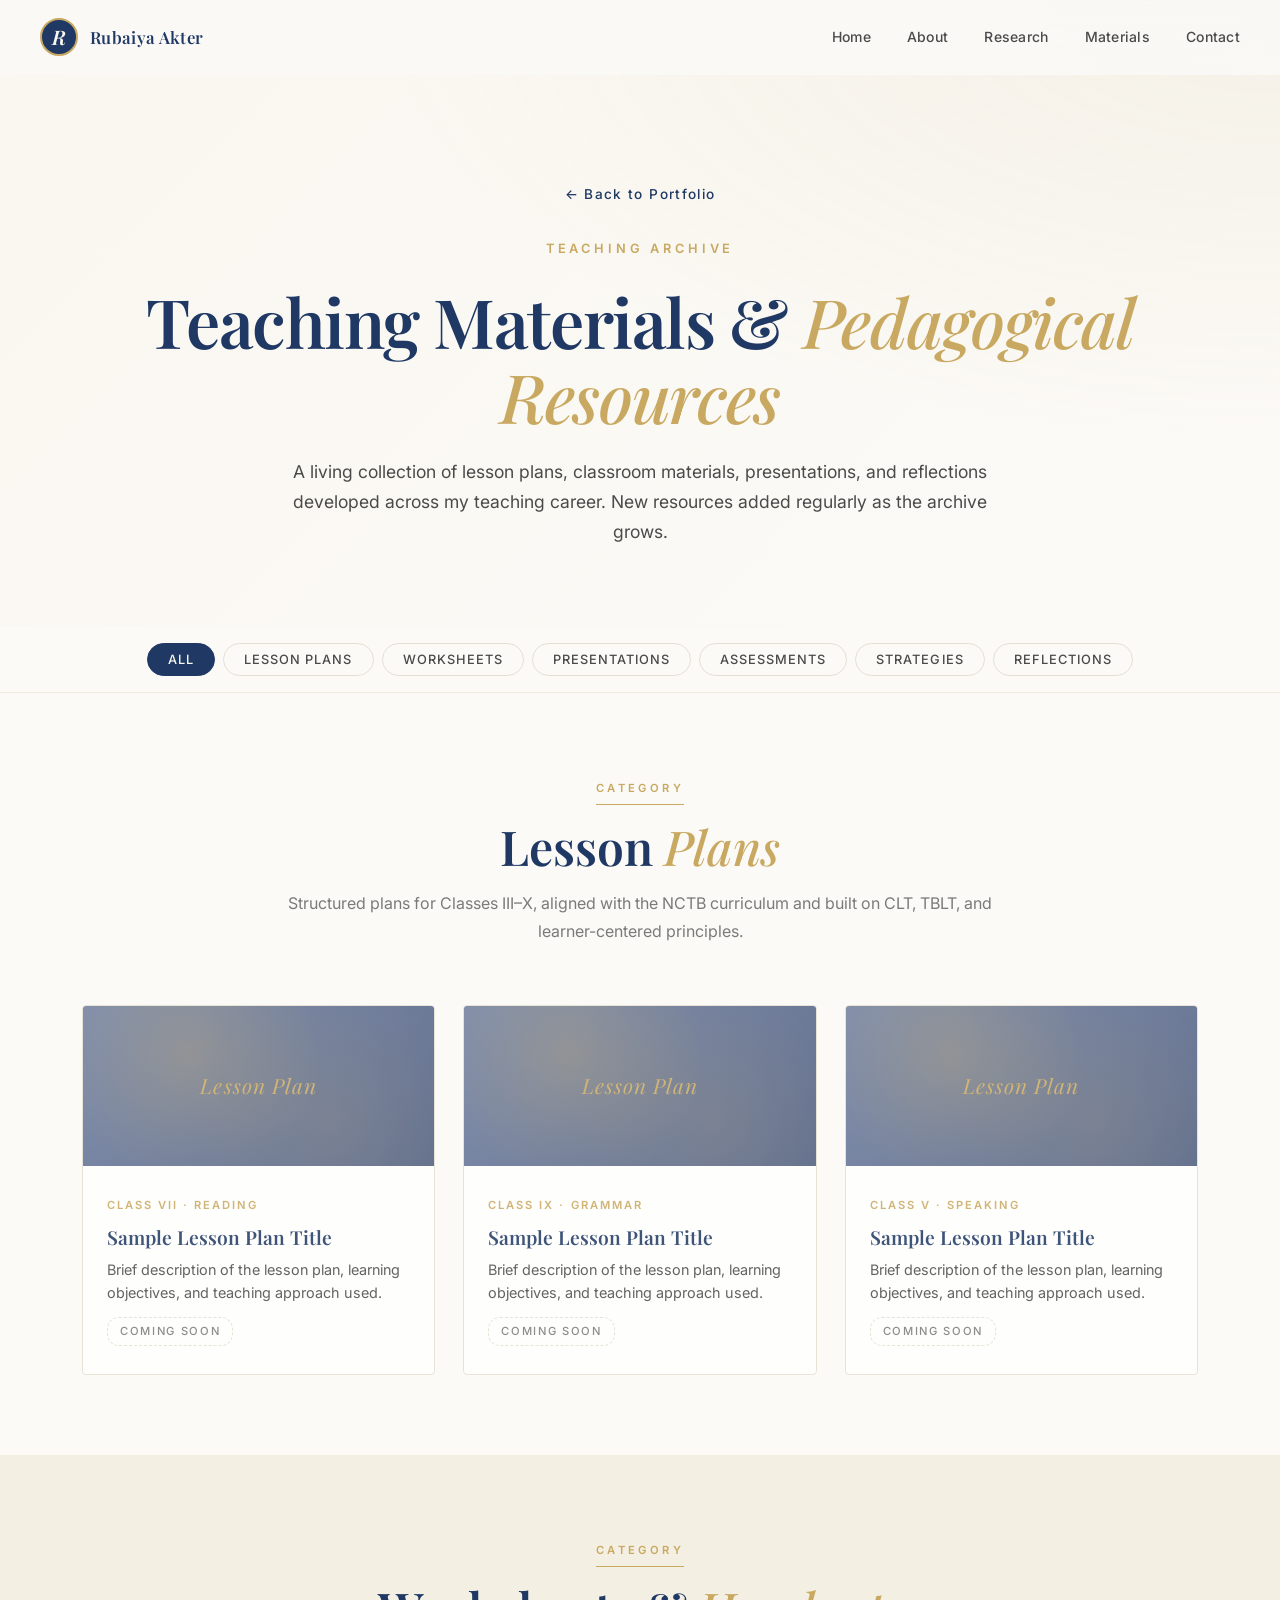
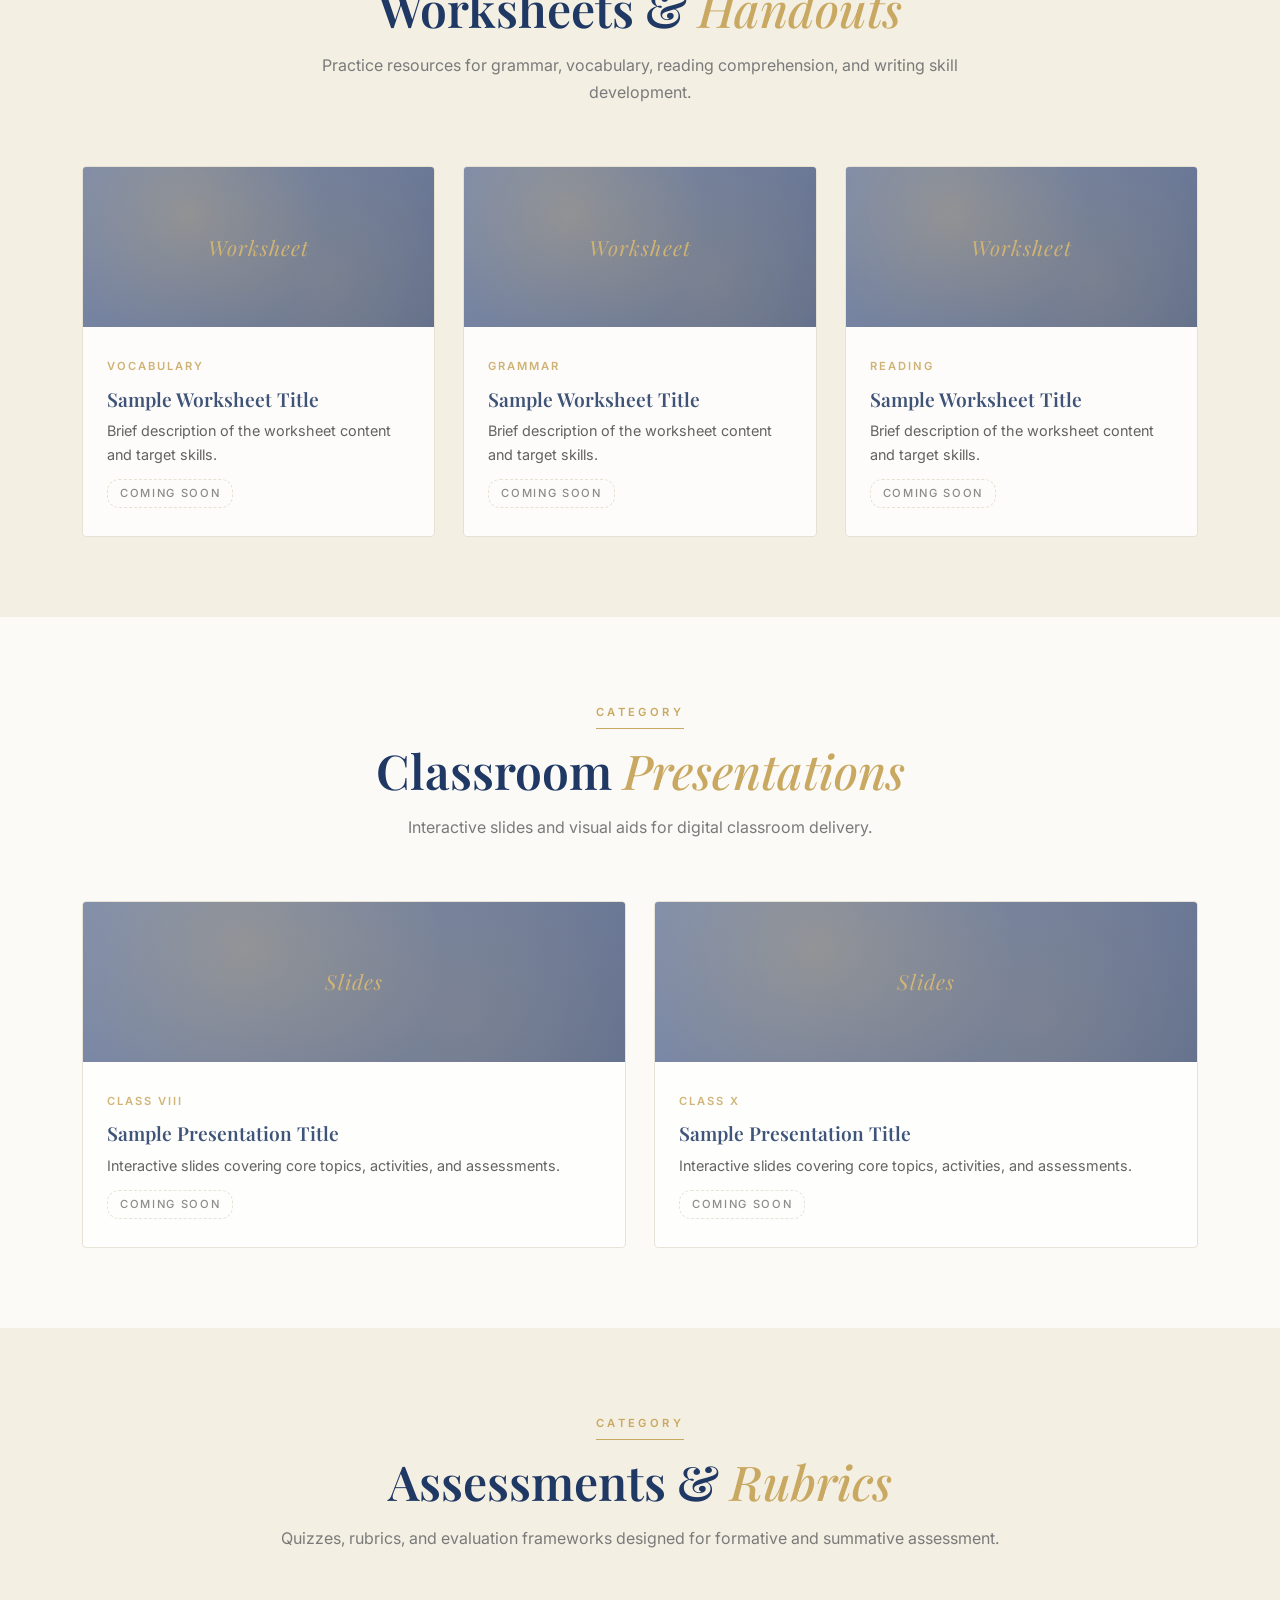
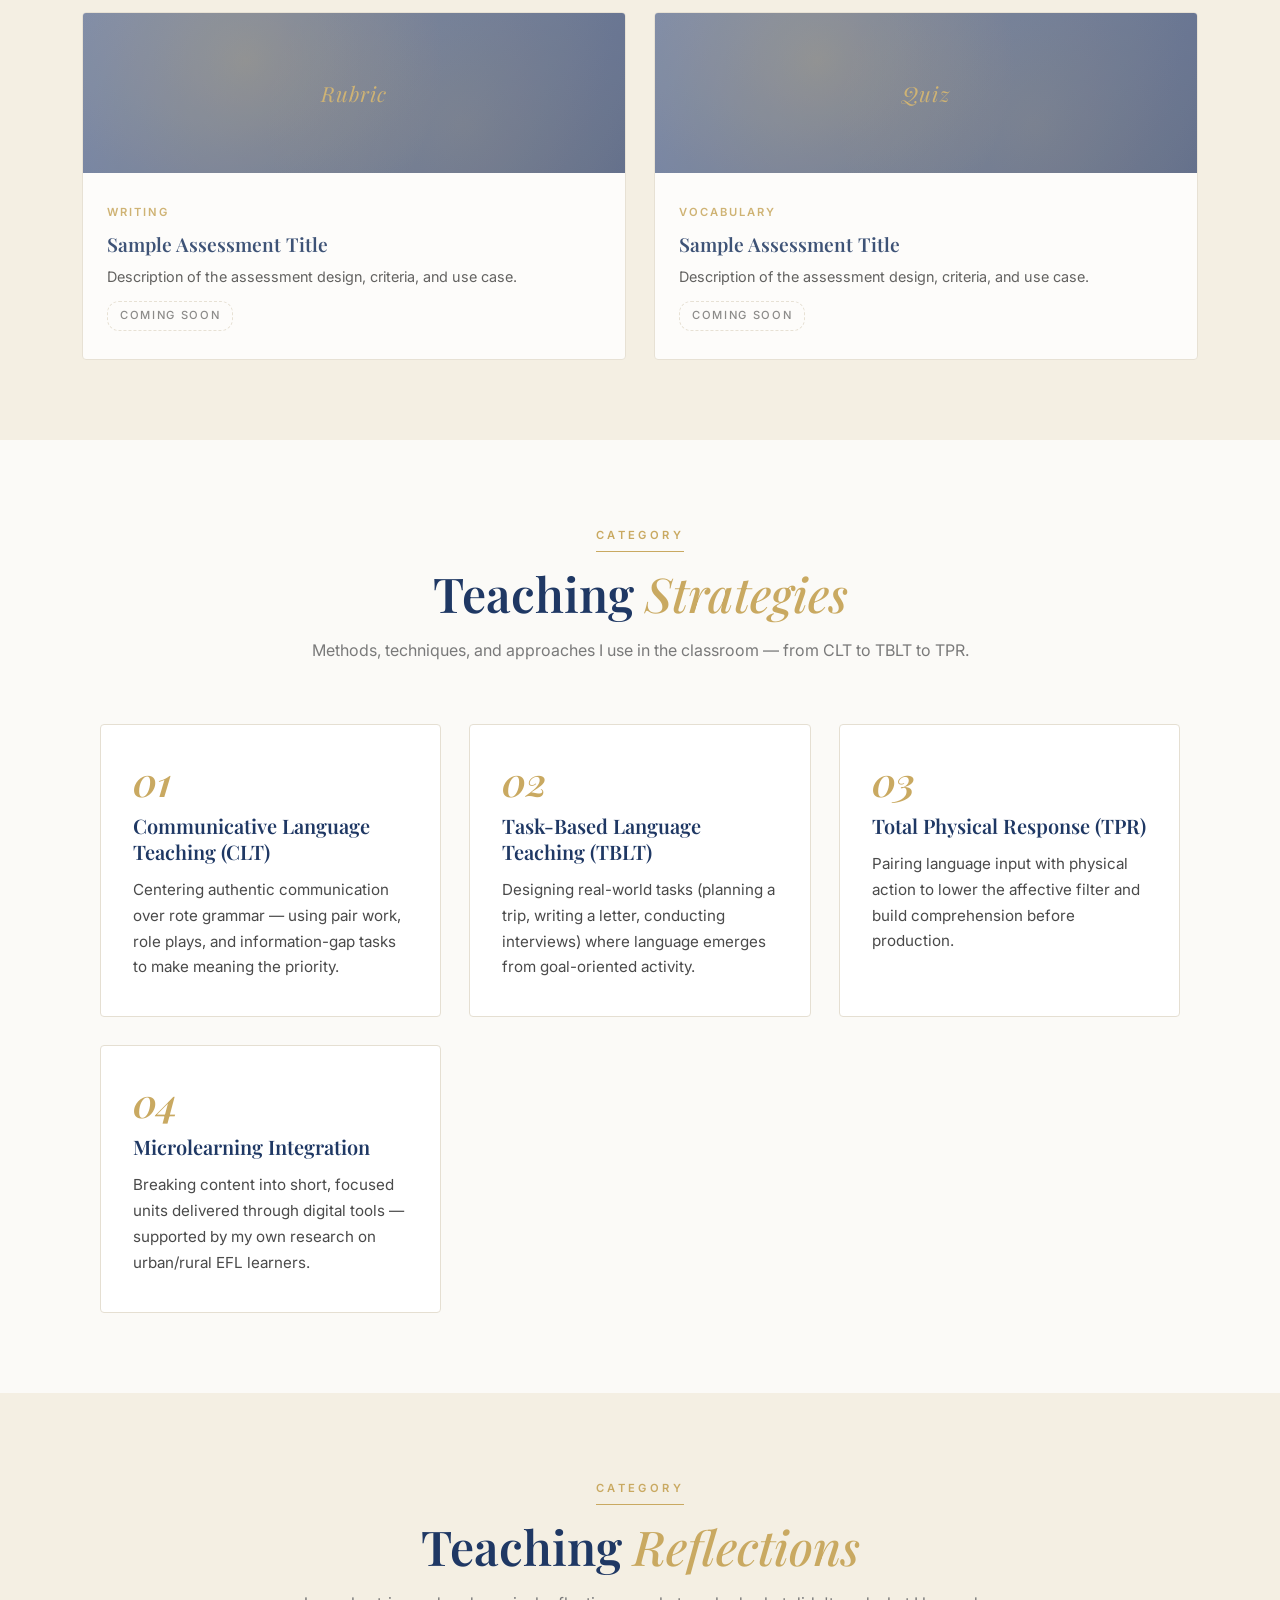
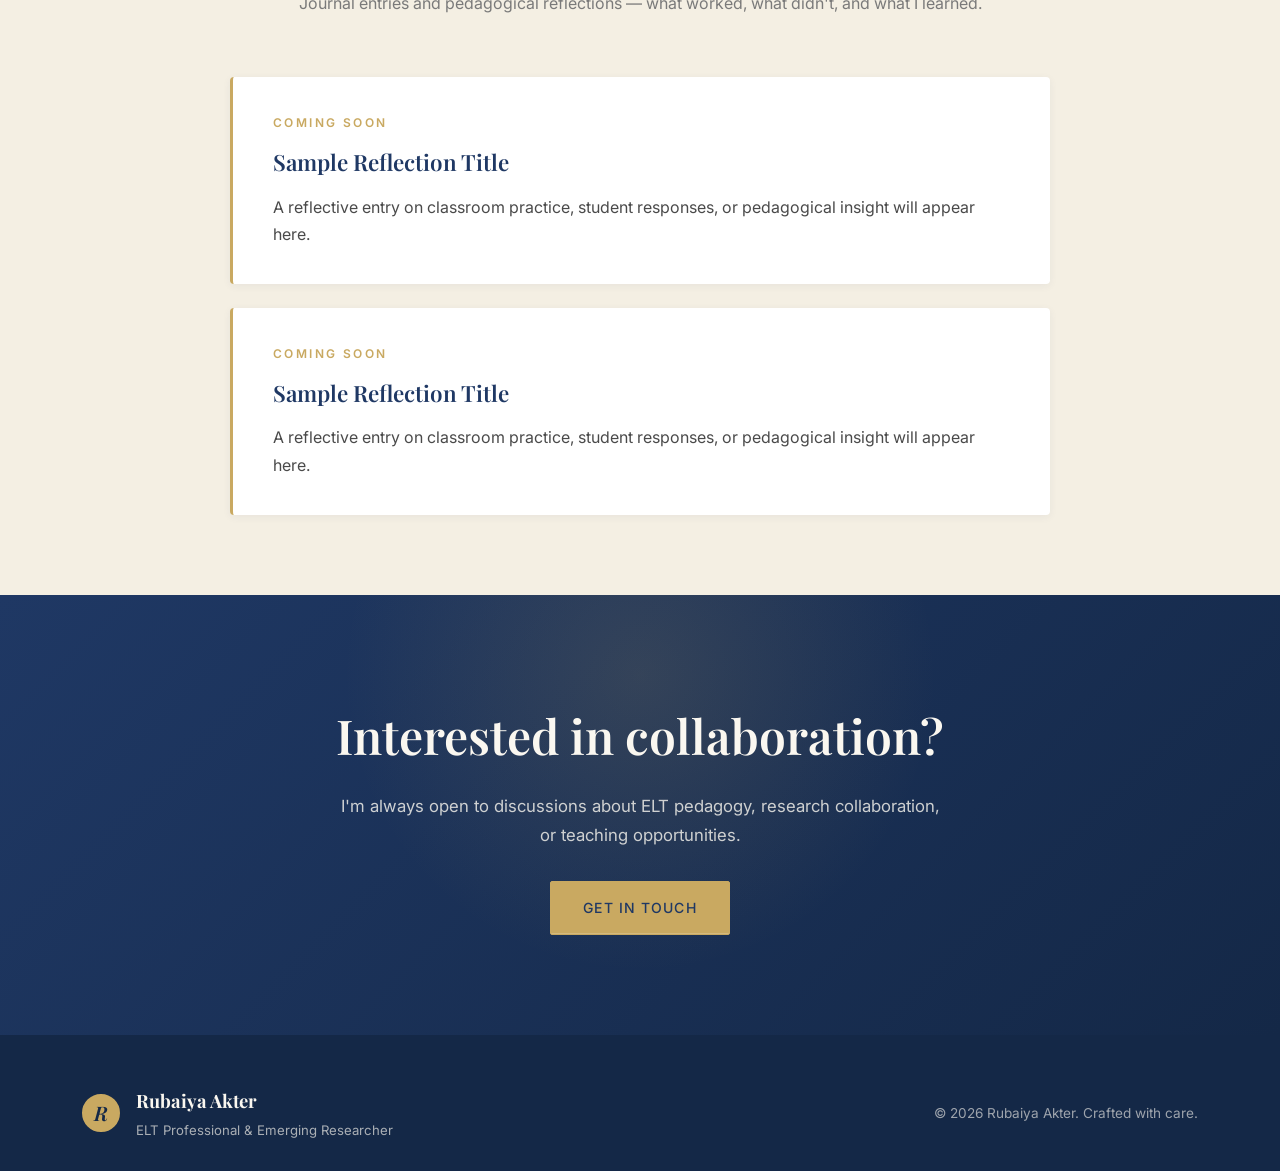
==== teaching-materials.html @ 1d5a39e1 "Initial portfolio site" ====
<!DOCTYPE html>
<html lang="en">
<head>
  <meta charset="UTF-8" />
  <meta name="viewport" content="width=device-width, initial-scale=1.0" />
  <title>Teaching Materials | Rubaiya Akter</title>
  <meta name="description" content="Teaching materials archive — lesson plans, worksheets, presentations, assessments, and reflections by Rubaiya Akter." />

  <link rel="preconnect" href="https://fonts.googleapis.com" />
  <link rel="preconnect" href="https://fonts.gstatic.com" crossorigin />
  <link href="https://fonts.googleapis.com/css2?family=Cormorant+Garamond:wght@400;500;600;700&family=Inter:wght@300;400;500;600;700&family=Playfair+Display:ital,wght@0,400;0,500;0,600;0,700;0,800;1,400;1,500&display=swap" rel="stylesheet" />
  <link rel="stylesheet" href="styles.css" />
  <link rel="stylesheet" href="materials.css" />
</head>
<body>

  <div class="scroll-progress" id="scrollProgress"></div>

  <nav class="navbar scrolled" id="navbar">
    <div class="nav-container">
      <a href="index.html" class="nav-logo">
        <span class="logo-mark">R</span>
        <span class="logo-text">Rubaiya Akter</span>
      </a>
      <ul class="nav-menu" id="navMenu">
        <li><a href="index.html" class="nav-link">Home</a></li>
        <li><a href="index.html#about" class="nav-link">About</a></li>
        <li><a href="index.html#research" class="nav-link">Research</a></li>
        <li><a href="teaching-materials.html" class="nav-link active">Materials</a></li>
        <li><a href="index.html#contact" class="nav-link">Contact</a></li>
      </ul>
      <button class="nav-toggle" id="navToggle" aria-label="Menu">
        <span></span><span></span><span></span>
      </button>
    </div>
  </nav>

  <!-- Page Hero -->
  <header class="page-hero">
    <div class="container">
      <a href="index.html" class="back-link">← Back to Portfolio</a>
      <p class="page-eyebrow">Teaching Archive</p>
      <h1>Teaching Materials & <em>Pedagogical Resources</em></h1>
      <p class="page-lede">A living collection of lesson plans, classroom materials, presentations, and reflections developed across my teaching career. New resources added regularly as the archive grows.</p>
    </div>
  </header>

  <!-- Category Filter -->
  <div class="filter-bar">
    <div class="container">
      <div class="filter-list">
        <button class="filter-btn active" data-filter="all">All</button>
        <button class="filter-btn" data-filter="lesson-plans">Lesson Plans</button>
        <button class="filter-btn" data-filter="worksheets">Worksheets</button>
        <button class="filter-btn" data-filter="presentations">Presentations</button>
        <button class="filter-btn" data-filter="assessments">Assessments</button>
        <button class="filter-btn" data-filter="strategies">Strategies</button>
        <button class="filter-btn" data-filter="reflections">Reflections</button>
      </div>
    </div>
  </div>

  <!-- Lesson Plans -->
  <section class="material-section" id="lesson-plans">
    <div class="container">
      <div class="material-header reveal">
        <span class="material-tag">Category</span>
        <h2>Lesson <em>Plans</em></h2>
        <p>Structured plans for Classes III–X, aligned with the NCTB curriculum and built on CLT, TBLT, and learner-centered principles.</p>
      </div>

      <div class="material-collection" data-category="lesson-plans">
        <!-- TEMPLATE: Add more lesson plan cards here -->
        <article class="material-card placeholder">
          <div class="card-thumb">
            <span class="thumb-label">Lesson Plan</span>
          </div>
          <div class="card-body">
            <span class="card-meta">Class VII · Reading</span>
            <h3>Sample Lesson Plan Title</h3>
            <p>Brief description of the lesson plan, learning objectives, and teaching approach used.</p>
            <span class="card-coming">Coming soon</span>
          </div>
        </article>

        <article class="material-card placeholder">
          <div class="card-thumb">
            <span class="thumb-label">Lesson Plan</span>
          </div>
          <div class="card-body">
            <span class="card-meta">Class IX · Grammar</span>
            <h3>Sample Lesson Plan Title</h3>
            <p>Brief description of the lesson plan, learning objectives, and teaching approach used.</p>
            <span class="card-coming">Coming soon</span>
          </div>
        </article>

        <article class="material-card placeholder">
          <div class="card-thumb">
            <span class="thumb-label">Lesson Plan</span>
          </div>
          <div class="card-body">
            <span class="card-meta">Class V · Speaking</span>
            <h3>Sample Lesson Plan Title</h3>
            <p>Brief description of the lesson plan, learning objectives, and teaching approach used.</p>
            <span class="card-coming">Coming soon</span>
          </div>
        </article>
      </div>
    </div>
  </section>

  <!-- Worksheets -->
  <section class="material-section alt" id="worksheets">
    <div class="container">
      <div class="material-header reveal">
        <span class="material-tag">Category</span>
        <h2>Worksheets & <em>Handouts</em></h2>
        <p>Practice resources for grammar, vocabulary, reading comprehension, and writing skill development.</p>
      </div>
      <div class="material-collection" data-category="worksheets">
        <article class="material-card placeholder">
          <div class="card-thumb"><span class="thumb-label">Worksheet</span></div>
          <div class="card-body">
            <span class="card-meta">Vocabulary</span>
            <h3>Sample Worksheet Title</h3>
            <p>Brief description of the worksheet content and target skills.</p>
            <span class="card-coming">Coming soon</span>
          </div>
        </article>
        <article class="material-card placeholder">
          <div class="card-thumb"><span class="thumb-label">Worksheet</span></div>
          <div class="card-body">
            <span class="card-meta">Grammar</span>
            <h3>Sample Worksheet Title</h3>
            <p>Brief description of the worksheet content and target skills.</p>
            <span class="card-coming">Coming soon</span>
          </div>
        </article>
        <article class="material-card placeholder">
          <div class="card-thumb"><span class="thumb-label">Worksheet</span></div>
          <div class="card-body">
            <span class="card-meta">Reading</span>
            <h3>Sample Worksheet Title</h3>
            <p>Brief description of the worksheet content and target skills.</p>
            <span class="card-coming">Coming soon</span>
          </div>
        </article>
      </div>
    </div>
  </section>

  <!-- Presentations -->
  <section class="material-section" id="presentations">
    <div class="container">
      <div class="material-header reveal">
        <span class="material-tag">Category</span>
        <h2>Classroom <em>Presentations</em></h2>
        <p>Interactive slides and visual aids for digital classroom delivery.</p>
      </div>
      <div class="material-collection" data-category="presentations">
        <article class="material-card placeholder">
          <div class="card-thumb"><span class="thumb-label">Slides</span></div>
          <div class="card-body">
            <span class="card-meta">Class VIII</span>
            <h3>Sample Presentation Title</h3>
            <p>Interactive slides covering core topics, activities, and assessments.</p>
            <span class="card-coming">Coming soon</span>
          </div>
        </article>
        <article class="material-card placeholder">
          <div class="card-thumb"><span class="thumb-label">Slides</span></div>
          <div class="card-body">
            <span class="card-meta">Class X</span>
            <h3>Sample Presentation Title</h3>
            <p>Interactive slides covering core topics, activities, and assessments.</p>
            <span class="card-coming">Coming soon</span>
          </div>
        </article>
      </div>
    </div>
  </section>

  <!-- Assessments -->
  <section class="material-section alt" id="assessments">
    <div class="container">
      <div class="material-header reveal">
        <span class="material-tag">Category</span>
        <h2>Assessments & <em>Rubrics</em></h2>
        <p>Quizzes, rubrics, and evaluation frameworks designed for formative and summative assessment.</p>
      </div>
      <div class="material-collection" data-category="assessments">
        <article class="material-card placeholder">
          <div class="card-thumb"><span class="thumb-label">Rubric</span></div>
          <div class="card-body">
            <span class="card-meta">Writing</span>
            <h3>Sample Assessment Title</h3>
            <p>Description of the assessment design, criteria, and use case.</p>
            <span class="card-coming">Coming soon</span>
          </div>
        </article>
        <article class="material-card placeholder">
          <div class="card-thumb"><span class="thumb-label">Quiz</span></div>
          <div class="card-body">
            <span class="card-meta">Vocabulary</span>
            <h3>Sample Assessment Title</h3>
            <p>Description of the assessment design, criteria, and use case.</p>
            <span class="card-coming">Coming soon</span>
          </div>
        </article>
      </div>
    </div>
  </section>

  <!-- Teaching Strategies -->
  <section class="material-section" id="strategies">
    <div class="container">
      <div class="material-header reveal">
        <span class="material-tag">Category</span>
        <h2>Teaching <em>Strategies</em></h2>
        <p>Methods, techniques, and approaches I use in the classroom — from CLT to TBLT to TPR.</p>
      </div>
      <div class="strategies-grid">
        <article class="strategy-card reveal">
          <span class="strategy-num">01</span>
          <h3>Communicative Language Teaching (CLT)</h3>
          <p>Centering authentic communication over rote grammar — using pair work, role plays, and information-gap tasks to make meaning the priority.</p>
        </article>
        <article class="strategy-card reveal">
          <span class="strategy-num">02</span>
          <h3>Task-Based Language Teaching (TBLT)</h3>
          <p>Designing real-world tasks (planning a trip, writing a letter, conducting interviews) where language emerges from goal-oriented activity.</p>
        </article>
        <article class="strategy-card reveal">
          <span class="strategy-num">03</span>
          <h3>Total Physical Response (TPR)</h3>
          <p>Pairing language input with physical action to lower the affective filter and build comprehension before production.</p>
        </article>
        <article class="strategy-card reveal">
          <span class="strategy-num">04</span>
          <h3>Microlearning Integration</h3>
          <p>Breaking content into short, focused units delivered through digital tools — supported by my own research on urban/rural EFL learners.</p>
        </article>
      </div>
    </div>
  </section>

  <!-- Reflections -->
  <section class="material-section alt" id="reflections">
    <div class="container">
      <div class="material-header reveal">
        <span class="material-tag">Category</span>
        <h2>Teaching <em>Reflections</em></h2>
        <p>Journal entries and pedagogical reflections — what worked, what didn't, and what I learned.</p>
      </div>
      <div class="reflections-list">
        <article class="reflection-card placeholder reveal">
          <span class="reflection-date">Coming Soon</span>
          <h3>Sample Reflection Title</h3>
          <p>A reflective entry on classroom practice, student responses, or pedagogical insight will appear here.</p>
        </article>
        <article class="reflection-card placeholder reveal">
          <span class="reflection-date">Coming Soon</span>
          <h3>Sample Reflection Title</h3>
          <p>A reflective entry on classroom practice, student responses, or pedagogical insight will appear here.</p>
        </article>
      </div>
    </div>
  </section>

  <!-- CTA -->
  <section class="page-cta">
    <div class="container">
      <h2>Interested in collaboration?</h2>
      <p>I'm always open to discussions about ELT pedagogy, research collaboration, or teaching opportunities.</p>
      <a href="index.html#contact" class="btn btn-primary">Get in Touch</a>
    </div>
  </section>

  <footer class="footer">
    <div class="container footer-container">
      <div class="footer-brand">
        <span class="logo-mark">R</span>
        <div>
          <strong>Rubaiya Akter</strong>
          <p>ELT Professional & Emerging Researcher</p>
        </div>
      </div>
      <p class="footer-copy">© <span id="year"></span> Rubaiya Akter. Crafted with care.</p>
    </div>
  </footer>

  <button class="back-to-top" id="backToTop" aria-label="Back to top">↑</button>

  <script src="script.js"></script>
  <script src="materials.js"></script>
</body>
</html>
---- styles.css ----
/* =========================================================
   Rubaiya Akter — Academic Portfolio
   Elegant, professional design with subtle animation
   ========================================================= */

:root {
  --navy: #1F3864;
  --navy-deep: #142847;
  --navy-light: #2E4F8A;
  --gold: #C9A961;
  --gold-light: #E0C78A;
  --cream: #FAF7F0;
  --cream-warm: #F4EFE3;
  --paper: #FBFAF7;
  --ink: #1A1A1A;
  --ink-soft: #4A4A4A;
  --ink-muted: #7A7A7A;
  --line: #E5DFD2;
  --line-soft: #EFEAE0;
  --white: #FFFFFF;

  --font-display: 'Playfair Display', 'Cormorant Garamond', Georgia, serif;
  --font-serif: 'Cormorant Garamond', Georgia, serif;
  --font-sans: 'Inter', -apple-system, BlinkMacSystemFont, sans-serif;

  --shadow-sm: 0 2px 8px rgba(31, 56, 100, 0.06);
  --shadow-md: 0 8px 24px rgba(31, 56, 100, 0.10);
  --shadow-lg: 0 20px 60px rgba(31, 56, 100, 0.15);

  --ease: cubic-bezier(0.22, 1, 0.36, 1);
  --ease-soft: cubic-bezier(0.4, 0, 0.2, 1);
}

* { margin: 0; padding: 0; box-sizing: border-box; }
*::selection { background: var(--gold); color: var(--navy); }

html { scroll-behavior: smooth; }

body {
  font-family: var(--font-sans);
  font-size: 16px;
  line-height: 1.7;
  color: var(--ink-soft);
  background: var(--paper);
  -webkit-font-smoothing: antialiased;
  -moz-osx-font-smoothing: grayscale;
  overflow-x: hidden;
}

img { max-width: 100%; display: block; }
a { color: inherit; text-decoration: none; transition: color 0.3s var(--ease); }
ul { list-style: none; }

/* =========================================================
   Layout & Utilities
   ========================================================= */
.container {
  max-width: 1180px;
  margin: 0 auto;
  padding: 0 32px;
}

.section {
  padding: 120px 0;
  position: relative;
}

.section-header {
  margin-bottom: 64px;
  max-width: 720px;
}
.section-header.center {
  margin-left: auto;
  margin-right: auto;
  text-align: center;
}

.section-tag {
  display: inline-block;
  font-family: var(--font-sans);
  font-size: 0.75rem;
  letter-spacing: 0.25em;
  text-transform: uppercase;
  color: var(--gold);
  font-weight: 600;
  margin-bottom: 20px;
  padding-bottom: 8px;
  border-bottom: 1px solid var(--gold);
}
.section-tag.light { color: var(--gold-light); border-color: rgba(224, 199, 138, 0.5); }

.section-title {
  font-family: var(--font-display);
  font-size: clamp(2rem, 4vw, 3.25rem);
  line-height: 1.15;
  color: var(--navy);
  font-weight: 600;
  letter-spacing: -0.01em;
}
.section-title em {
  font-style: italic;
  color: var(--gold);
  font-weight: 500;
}

.section-subtitle {
  margin-top: 16px;
  font-size: 1.05rem;
  color: var(--ink-muted);
  line-height: 1.7;
}

/* =========================================================
   Scroll progress + Navigation
   ========================================================= */
.scroll-progress {
  position: fixed;
  top: 0; left: 0;
  height: 3px;
  width: 0%;
  background: linear-gradient(90deg, var(--gold), var(--navy));
  z-index: 1000;
  transition: width 0.1s linear;
}

.navbar {
  position: fixed;
  top: 0; left: 0;
  width: 100%;
  z-index: 100;
  background: rgba(251, 250, 247, 0.85);
  backdrop-filter: blur(20px);
  -webkit-backdrop-filter: blur(20px);
  border-bottom: 1px solid transparent;
  transition: all 0.4s var(--ease);
  padding: 18px 0;
}
.navbar.scrolled {
  padding: 12px 0;
  border-bottom: 1px solid var(--line-soft);
  box-shadow: var(--shadow-sm);
}

.nav-container {
  max-width: 1280px;
  margin: 0 auto;
  padding: 0 40px;
  display: flex;
  justify-content: space-between;
  align-items: center;
}

.nav-logo {
  display: flex;
  align-items: center;
  gap: 12px;
  font-family: var(--font-display);
}
.logo-mark {
  width: 38px;
  height: 38px;
  background: var(--navy);
  color: var(--cream);
  display: grid;
  place-items: center;
  font-family: var(--font-display);
  font-size: 1.25rem;
  font-weight: 600;
  font-style: italic;
  border-radius: 50%;
  border: 2px solid var(--gold);
  transition: transform 0.4s var(--ease);
}
.nav-logo:hover .logo-mark { transform: rotate(360deg); }
.logo-text {
  font-size: 1.05rem;
  color: var(--navy);
  font-weight: 600;
  letter-spacing: 0.02em;
}

.nav-menu {
  display: flex;
  gap: 36px;
}
.nav-link {
  font-size: 0.875rem;
  font-weight: 500;
  color: var(--ink-soft);
  position: relative;
  letter-spacing: 0.02em;
  padding: 6px 0;
}
.nav-link::after {
  content: '';
  position: absolute;
  bottom: 0; left: 0;
  width: 0;
  height: 2px;
  background: var(--gold);
  transition: width 0.4s var(--ease);
}
.nav-link:hover, .nav-link.active {
  color: var(--navy);
}
.nav-link:hover::after, .nav-link.active::after {
  width: 100%;
}

.nav-toggle {
  display: none;
  background: none;
  border: none;
  cursor: pointer;
  flex-direction: column;
  gap: 6px;
  padding: 8px;
}
.nav-toggle span {
  width: 26px;
  height: 2px;
  background: var(--navy);
  transition: all 0.3s var(--ease);
}
.nav-toggle.active span:nth-child(1) { transform: translateY(8px) rotate(45deg); }
.nav-toggle.active span:nth-child(2) { opacity: 0; }
.nav-toggle.active span:nth-child(3) { transform: translateY(-8px) rotate(-45deg); }

/* =========================================================
   Hero
   ========================================================= */
.hero {
  min-height: 100vh;
  display: flex;
  align-items: center;
  justify-content: center;
  position: relative;
  background:
    radial-gradient(ellipse at top right, rgba(201, 169, 97, 0.08), transparent 50%),
    radial-gradient(ellipse at bottom left, rgba(31, 56, 100, 0.06), transparent 50%),
    linear-gradient(135deg, var(--cream) 0%, var(--paper) 100%);
  overflow: hidden;
}

.hero-bg { position: absolute; inset: 0; pointer-events: none; }
.floating-shape {
  position: absolute;
  border-radius: 50%;
  filter: blur(60px);
  opacity: 0.4;
  animation: float 20s var(--ease) infinite;
}
.shape-1 {
  width: 400px; height: 400px;
  background: var(--gold-light);
  top: -100px; right: -100px;
  animation-delay: 0s;
}
.shape-2 {
  width: 350px; height: 350px;
  background: rgba(31, 56, 100, 0.15);
  bottom: -80px; left: -80px;
  animation-delay: -7s;
}
.shape-3 {
  width: 250px; height: 250px;
  background: rgba(201, 169, 97, 0.2);
  top: 40%; left: 50%;
  animation-delay: -14s;
}
@keyframes float {
  0%, 100% { transform: translate(0,0) scale(1); }
  33% { transform: translate(40px, -30px) scale(1.05); }
  66% { transform: translate(-30px, 40px) scale(0.95); }
}

.hero-container {
  text-align: center;
  position: relative;
  z-index: 2;
  padding: 0 32px;
  max-width: 900px;
}

.hero-greeting {
  font-family: var(--font-sans);
  font-size: 0.875rem;
  letter-spacing: 0.3em;
  text-transform: uppercase;
  color: var(--gold);
  margin-bottom: 24px;
  font-weight: 500;
}

.hero-name {
  font-family: var(--font-display);
  font-size: clamp(3.5rem, 9vw, 6.5rem);
  line-height: 1;
  color: var(--navy);
  font-weight: 600;
  letter-spacing: -0.02em;
}
.name-line { display: block; }
.name-line.italic {
  font-style: italic;
  font-weight: 500;
  color: var(--gold);
  margin-top: -10px;
}

.hero-divider {
  display: flex;
  align-items: center;
  justify-content: center;
  gap: 16px;
  margin: 36px auto;
  max-width: 200px;
}
.divider-line {
  flex: 1;
  height: 1px;
  background: linear-gradient(90deg, transparent, var(--navy), transparent);
}
.divider-dot {
  width: 8px;
  height: 8px;
  background: var(--gold);
  border-radius: 50%;
  transform: rotate(45deg);
}

.hero-tagline {
  font-family: var(--font-display);
  font-style: italic;
  font-size: clamp(1.25rem, 2.2vw, 1.65rem);
  color: var(--ink-soft);
  min-height: 2.2em;
  margin-bottom: 16px;
}
.cursor {
  display: inline-block;
  color: var(--gold);
  font-weight: 300;
  animation: blink 1s infinite;
}
@keyframes blink {
  0%, 49% { opacity: 1; }
  50%, 100% { opacity: 0; }
}

.hero-subtitle {
  font-size: 1rem;
  color: var(--ink-muted);
  margin-bottom: 40px;
  line-height: 1.7;
  letter-spacing: 0.02em;
}

.hero-cta {
  display: flex;
  gap: 16px;
  justify-content: center;
  flex-wrap: wrap;
}

.btn {
  display: inline-flex;
  align-items: center;
  justify-content: center;
  padding: 14px 32px;
  font-family: var(--font-sans);
  font-size: 0.875rem;
  font-weight: 500;
  letter-spacing: 0.08em;
  text-transform: uppercase;
  border-radius: 2px;
  cursor: pointer;
  border: none;
  transition: all 0.4s var(--ease);
  position: relative;
  overflow: hidden;
}
.btn-primary {
  background: var(--navy);
  color: var(--cream);
  border: 1px solid var(--navy);
}
.btn-primary::before {
  content: '';
  position: absolute;
  inset: 0;
  background: var(--gold);
  transform: translateY(100%);
  transition: transform 0.4s var(--ease);
  z-index: 0;
}
.btn-primary:hover::before { transform: translateY(0); }
.btn-primary span, .btn-primary { position: relative; }
.btn-primary:hover { color: var(--navy); border-color: var(--gold); }

.btn-ghost {
  background: transparent;
  color: var(--navy);
  border: 1px solid var(--navy);
}
.btn-ghost:hover {
  background: var(--navy);
  color: var(--cream);
}

.scroll-indicator {
  position: absolute;
  bottom: 32px;
  left: 50%;
  transform: translateX(-50%);
  display: flex;
  flex-direction: column;
  align-items: center;
  gap: 8px;
  color: var(--ink-muted);
}
.mouse {
  width: 24px;
  height: 38px;
  border: 2px solid var(--navy);
  border-radius: 14px;
  display: flex;
  justify-content: center;
  padding-top: 6px;
}
.wheel {
  width: 3px;
  height: 8px;
  background: var(--navy);
  border-radius: 2px;
  animation: wheel 1.6s var(--ease) infinite;
}
@keyframes wheel {
  0% { transform: translateY(0); opacity: 1; }
  100% { transform: translateY(12px); opacity: 0; }
}
.scroll-text {
  font-size: 0.7rem;
  letter-spacing: 0.25em;
  text-transform: uppercase;
  color: var(--navy);
}

/* =========================================================
   Reveal animations
   ========================================================= */
.fade-up {
  opacity: 0;
  transform: translateY(30px);
  animation: fadeUp 1s var(--ease) forwards;
}
.delay-1 { animation-delay: 0.15s; }
.delay-2 { animation-delay: 0.3s; }
.delay-3 { animation-delay: 0.45s; }
.delay-4 { animation-delay: 0.6s; }
.delay-5 { animation-delay: 0.75s; }
@keyframes fadeUp {
  to { opacity: 1; transform: translateY(0); }
}

.reveal {
  opacity: 0;
  transform: translateY(40px);
  transition: opacity 0.9s var(--ease), transform 0.9s var(--ease);
}
.reveal.visible {
  opacity: 1;
  transform: translateY(0);
}

/* =========================================================
   About
   ========================================================= */
.about { background: var(--paper); }

.about-grid {
  display: grid;
  grid-template-columns: 0.9fr 1.2fr;
  gap: 80px;
  align-items: center;
  margin-bottom: 70px;
}

/* ----- Portrait ----- */
.about-portrait {
  position: relative;
  padding: 24px 28px 24px 24px;
}

.portrait-wrap {
  position: relative;
  max-width: 380px;
  margin: 0 auto;
}

/* Navy offset block behind the photo */
.portrait-backdrop {
  position: absolute;
  top: 22px;
  left: -22px;
  width: 100%;
  height: calc(100% - 80px);
  background: linear-gradient(135deg, var(--navy) 0%, var(--navy-deep) 100%);
  border-radius: 4px;
  z-index: 1;
  transition: transform 0.5s var(--ease);
}

/* Gold corner accents */
.portrait-corner-tl,
.portrait-corner-br {
  position: absolute;
  width: 38px;
  height: 38px;
  border: 2px solid var(--gold);
  z-index: 4;
  pointer-events: none;
  transition: all 0.5s var(--ease);
}
.portrait-corner-tl {
  top: -10px;
  left: -10px;
  border-right: none;
  border-bottom: none;
}
.portrait-corner-br {
  bottom: 80px;
  right: -10px;
  border-left: none;
  border-top: none;
}

.portrait-frame {
  position: relative;
  z-index: 2;
  border-radius: 4px;
  overflow: hidden;
  aspect-ratio: 4 / 5;
  background: var(--cream-warm);
  box-shadow: var(--shadow-lg);
  transition: transform 0.5s var(--ease);
}

.portrait-img {
  width: 100%;
  height: 100%;
  object-fit: cover;
  object-position: center top;
  display: block;
  filter: saturate(1.02) contrast(1.02);
  transition: transform 0.7s var(--ease);
}

/* Subtle navy/gold inner glow */
.portrait-inner-border {
  position: absolute;
  inset: 12px;
  border: 1px solid rgba(201, 169, 97, 0.55);
  z-index: 3;
  pointer-events: none;
  transition: inset 0.4s var(--ease);
}

/* Hover */
.portrait-wrap:hover .portrait-frame { transform: translate(-4px, -4px); }
.portrait-wrap:hover .portrait-backdrop { transform: translate(6px, 6px); }
.portrait-wrap:hover .portrait-img { transform: scale(1.03); }
.portrait-wrap:hover .portrait-corner-tl { top: -14px; left: -14px; }
.portrait-wrap:hover .portrait-corner-br { right: -14px; }

/* Caption */
.portrait-caption {
  margin-top: 28px;
  text-align: center;
  position: relative;
  z-index: 2;
}
.caption-line {
  display: block;
  width: 50px;
  height: 1px;
  background: var(--gold);
  margin: 0 auto 14px;
}
.portrait-caption em {
  font-family: var(--font-display);
  font-style: italic;
  font-size: 1.4rem;
  color: var(--navy);
  font-weight: 600;
  display: block;
  margin-bottom: 6px;
}
.caption-role {
  font-size: 0.72rem;
  letter-spacing: 0.25em;
  text-transform: uppercase;
  color: var(--gold);
  font-weight: 600;
}

.about-text .lead {
  font-family: var(--font-display);
  font-style: italic;
  font-size: 1.4rem;
  line-height: 1.5;
  color: var(--navy);
  margin-bottom: 28px;
}
.about-text p {
  margin-bottom: 20px;
  font-size: 1rem;
  line-height: 1.8;
}
.about-text strong { color: var(--navy); font-weight: 600; }

.about-signature {
  margin-top: 36px;
  display: flex;
  align-items: center;
  gap: 16px;
  font-family: var(--font-display);
  font-size: 1.2rem;
  color: var(--navy);
}
.sig-line {
  width: 60px;
  height: 1px;
  background: var(--gold);
}

.about-stats {
  display: grid;
  grid-template-columns: repeat(4, 1fr);
  gap: 20px;
}
.stat-card {
  background: var(--white);
  padding: 36px 24px;
  border: 1px solid var(--line);
  border-radius: 4px;
  text-align: center;
  transition: all 0.4s var(--ease);
  position: relative;
  overflow: hidden;
}
.stat-card::before {
  content: '';
  position: absolute;
  top: 0; left: 0;
  width: 100%;
  height: 3px;
  background: linear-gradient(90deg, var(--gold), var(--navy));
  transform: scaleX(0);
  transform-origin: left;
  transition: transform 0.5s var(--ease);
}
.stat-card:hover {
  transform: translateY(-6px);
  box-shadow: var(--shadow-md);
  border-color: var(--gold);
}
.stat-card:hover::before { transform: scaleX(1); }

.stat-number {
  display: block;
  font-family: var(--font-display);
  font-size: 2.75rem;
  font-weight: 600;
  color: var(--navy);
  line-height: 1;
  margin-bottom: 8px;
}
.stat-label {
  font-size: 0.825rem;
  text-transform: uppercase;
  letter-spacing: 0.15em;
  color: var(--ink-muted);
  font-weight: 500;
}
.stat-label small {
  display: block;
  text-transform: none;
  letter-spacing: 0;
  font-size: 0.75rem;
  margin-top: 4px;
  color: var(--ink-muted);
}

/* =========================================================
   Education / Timeline
   ========================================================= */
.education { background: var(--cream-warm); }

.timeline {
  position: relative;
  max-width: 920px;
  margin: 0 auto;
}
.timeline::before {
  content: '';
  position: absolute;
  left: 60px;
  top: 0;
  bottom: 0;
  width: 2px;
  background: linear-gradient(180deg, var(--gold), transparent);
}

.timeline-item {
  display: grid;
  grid-template-columns: 140px 1fr;
  gap: 40px;
  margin-bottom: 60px;
  position: relative;
}
.timeline-item:last-child { margin-bottom: 0; }

.timeline-marker {
  position: relative;
  display: flex;
  align-items: flex-start;
  justify-content: flex-start;
}
.marker-year {
  font-family: var(--font-display);
  font-size: 2rem;
  color: var(--gold);
  font-weight: 600;
  background: var(--cream-warm);
  padding: 0 12px 0 0;
  position: relative;
  z-index: 2;
}
.timeline-marker::after {
  content: '';
  position: absolute;
  left: 60px;
  top: 14px;
  width: 16px;
  height: 16px;
  background: var(--navy);
  border: 3px solid var(--gold);
  border-radius: 50%;
  z-index: 2;
}

.timeline-content {
  background: var(--white);
  padding: 32px 36px;
  border-radius: 4px;
  border-left: 3px solid var(--gold);
  box-shadow: var(--shadow-sm);
  transition: all 0.4s var(--ease);
}
.timeline-content:hover {
  box-shadow: var(--shadow-md);
  transform: translateX(4px);
}

.timeline-status {
  display: inline-block;
  font-size: 0.7rem;
  letter-spacing: 0.2em;
  text-transform: uppercase;
  background: var(--gold);
  color: var(--navy);
  padding: 4px 12px;
  border-radius: 2px;
  margin-bottom: 14px;
  font-weight: 600;
}
.timeline-status.completed {
  background: var(--navy);
  color: var(--cream);
}

.timeline-content h3 {
  font-family: var(--font-display);
  font-size: 1.4rem;
  color: var(--navy);
  margin-bottom: 8px;
  line-height: 1.3;
}
.timeline-institution {
  font-weight: 600;
  color: var(--ink);
  margin-bottom: 6px;
}
.timeline-meta {
  color: var(--ink-muted);
  font-size: 0.9rem;
  margin-bottom: 16px;
}

.thesis-box {
  background: var(--cream-warm);
  padding: 16px 20px;
  border-radius: 3px;
  border-left: 2px solid var(--gold);
  margin-top: 14px;
}
.thesis-label {
  font-size: 0.7rem;
  letter-spacing: 0.2em;
  text-transform: uppercase;
  color: var(--gold);
  font-weight: 600;
  display: block;
  margin-bottom: 8px;
}
.thesis-box p { font-size: 0.95rem; line-height: 1.6; color: var(--ink-soft); }

/* =========================================================
   Research
   ========================================================= */
.research { background: var(--paper); }

.research-grid {
  display: grid;
  grid-template-columns: repeat(auto-fit, minmax(320px, 1fr));
  gap: 28px;
}

.research-card {
  background: var(--white);
  padding: 36px 32px;
  border-radius: 4px;
  border: 1px solid var(--line);
  position: relative;
  transition: all 0.5s var(--ease);
  overflow: hidden;
}
.research-card::before {
  content: '';
  position: absolute;
  top: 0; left: 0;
  width: 100%;
  height: 100%;
  background: linear-gradient(135deg, rgba(201, 169, 97, 0.04), transparent);
  opacity: 0;
  transition: opacity 0.4s var(--ease);
}
.research-card:hover {
  transform: translateY(-8px);
  box-shadow: var(--shadow-lg);
  border-color: var(--gold);
}
.research-card:hover::before { opacity: 1; }

.research-number {
  font-family: var(--font-display);
  font-size: 3.5rem;
  color: var(--line);
  font-weight: 700;
  line-height: 1;
  margin-bottom: 16px;
  transition: color 0.4s var(--ease);
}
.research-card:hover .research-number { color: var(--gold); }

.research-tag {
  display: inline-block;
  font-size: 0.7rem;
  letter-spacing: 0.18em;
  text-transform: uppercase;
  color: var(--gold);
  font-weight: 600;
  margin-bottom: 16px;
}

.research-card h3 {
  font-family: var(--font-display);
  font-size: 1.25rem;
  color: var(--navy);
  margin-bottom: 14px;
  line-height: 1.35;
  font-weight: 600;
}
.research-card p {
  font-size: 0.95rem;
  line-height: 1.7;
  color: var(--ink-soft);
}

/* =========================================================
   Teaching Experience
   ========================================================= */
.teaching { background: var(--cream-warm); }

.teaching-grid {
  display: grid;
  grid-template-columns: repeat(auto-fit, minmax(320px, 1fr));
  gap: 28px;
  margin-bottom: 100px;
}

.experience-card {
  background: var(--white);
  padding: 36px 32px;
  border-radius: 4px;
  border-top: 3px solid var(--gold);
  box-shadow: var(--shadow-sm);
  transition: all 0.4s var(--ease);
}
.experience-card:hover {
  transform: translateY(-6px);
  box-shadow: var(--shadow-md);
}

.exp-header {
  display: flex;
  justify-content: space-between;
  align-items: flex-start;
  gap: 12px;
  margin-bottom: 8px;
}
.exp-role {
  font-family: var(--font-display);
  font-size: 1.3rem;
  color: var(--navy);
  font-weight: 600;
}
.exp-type {
  font-size: 0.7rem;
  letter-spacing: 0.15em;
  text-transform: uppercase;
  color: var(--gold);
  background: var(--cream-warm);
  padding: 4px 10px;
  border-radius: 12px;
  font-weight: 600;
  white-space: nowrap;
}
.exp-org {
  color: var(--ink);
  font-weight: 600;
  font-size: 0.95rem;
}
.exp-date {
  color: var(--ink-muted);
  font-size: 0.85rem;
  margin-bottom: 20px;
  font-style: italic;
}
.exp-list {
  border-top: 1px solid var(--line-soft);
  padding-top: 18px;
}
.exp-list li {
  position: relative;
  padding-left: 22px;
  margin-bottom: 10px;
  font-size: 0.93rem;
  line-height: 1.6;
}
.exp-list li::before {
  content: '';
  position: absolute;
  left: 0;
  top: 10px;
  width: 8px;
  height: 1px;
  background: var(--gold);
}

/* Materials Showcase */
.materials-showcase {
  background: linear-gradient(135deg, var(--navy) 0%, var(--navy-deep) 100%);
  padding: 80px 60px;
  border-radius: 6px;
  color: var(--cream);
  position: relative;
  overflow: hidden;
}
.materials-showcase::before {
  content: '';
  position: absolute;
  top: -100px; right: -100px;
  width: 300px;
  height: 300px;
  border-radius: 50%;
  background: radial-gradient(circle, rgba(201, 169, 97, 0.2), transparent 70%);
}

.materials-intro {
  position: relative;
  text-align: center;
  margin-bottom: 50px;
  max-width: 720px;
  margin-left: auto;
  margin-right: auto;
}
.materials-intro h3 {
  font-family: var(--font-display);
  font-size: clamp(1.75rem, 3vw, 2.5rem);
  color: var(--cream);
  margin: 16px 0 14px;
  font-weight: 600;
}
.materials-intro p {
  color: rgba(250, 247, 240, 0.75);
  font-size: 1rem;
  line-height: 1.7;
}

.materials-grid {
  display: grid;
  grid-template-columns: repeat(auto-fit, minmax(240px, 1fr));
  gap: 20px;
  position: relative;
}

.material-tile {
  background: rgba(255, 255, 255, 0.04);
  border: 1px solid rgba(201, 169, 97, 0.2);
  padding: 28px 24px;
  border-radius: 4px;
  transition: all 0.4s var(--ease);
  position: relative;
  overflow: hidden;
  display: block;
}
.material-tile::before {
  content: '';
  position: absolute;
  inset: 0;
  background: linear-gradient(135deg, rgba(201, 169, 97, 0.1), transparent);
  opacity: 0;
  transition: opacity 0.4s var(--ease);
}
.material-tile:hover {
  background: rgba(201, 169, 97, 0.08);
  border-color: var(--gold);
  transform: translateY(-6px);
}
.material-tile:hover::before { opacity: 1; }

.tile-icon {
  width: 48px;
  height: 48px;
  margin-bottom: 18px;
  color: var(--gold);
  position: relative;
}
.tile-icon svg { width: 100%; height: 100%; }

.material-tile h4 {
  font-family: var(--font-display);
  font-size: 1.2rem;
  color: var(--cream);
  margin-bottom: 8px;
  position: relative;
  font-weight: 600;
}
.material-tile p {
  font-size: 0.875rem;
  color: rgba(250, 247, 240, 0.7);
  line-height: 1.55;
  position: relative;
  margin-bottom: 14px;
}
.tile-arrow {
  font-size: 1.2rem;
  color: var(--gold);
  position: relative;
  display: inline-block;
  transition: transform 0.3s var(--ease);
}
.material-tile:hover .tile-arrow { transform: translateX(6px); }

.materials-cta {
  text-align: center;
  margin-top: 50px;
  position: relative;
}
.materials-cta .btn-primary {
  background: var(--gold);
  color: var(--navy);
  border-color: var(--gold);
}
.materials-cta .btn-primary::before { background: var(--cream); }
.materials-cta .btn-primary:hover { color: var(--navy); border-color: var(--cream); }

/* =========================================================
   Projects
   ========================================================= */
.projects { background: var(--paper); }

.projects-list {
  max-width: 980px;
  margin: 0 auto;
}

.project-row {
  display: grid;
  grid-template-columns: 80px 1fr;
  gap: 40px;
  padding: 36px 0;
  border-bottom: 1px solid var(--line);
  align-items: start;
  transition: all 0.4s var(--ease);
}
.project-row:last-child { border-bottom: none; }
.project-row:hover {
  padding-left: 16px;
}
.project-row:hover .project-num {
  color: var(--gold);
}

.project-num {
  font-family: var(--font-display);
  font-size: 1.4rem;
  font-style: italic;
  color: var(--line);
  font-weight: 500;
  transition: color 0.4s var(--ease);
}

.project-info h3 {
  font-family: var(--font-display);
  font-size: 1.5rem;
  color: var(--navy);
  margin-bottom: 12px;
  line-height: 1.3;
  font-weight: 600;
}
.project-info p {
  font-size: 1rem;
  line-height: 1.7;
  margin-bottom: 16px;
}

.project-tags {
  display: flex;
  gap: 8px;
  flex-wrap: wrap;
}
.project-tags span {
  font-size: 0.75rem;
  letter-spacing: 0.08em;
  text-transform: uppercase;
  color: var(--navy);
  background: var(--cream-warm);
  padding: 6px 14px;
  border-radius: 20px;
  font-weight: 500;
  transition: all 0.3s var(--ease);
}
.project-row:hover .project-tags span {
  background: var(--gold);
  color: var(--navy);
}

/* =========================================================
   Skills
   ========================================================= */
.skills { background: var(--cream-warm); }

.skills-grid {
  display: grid;
  grid-template-columns: repeat(auto-fit, minmax(260px, 1fr));
  gap: 28px;
}

.skill-category {
  background: var(--white);
  padding: 36px 28px;
  border-radius: 4px;
  border: 1px solid var(--line);
  transition: all 0.4s var(--ease);
}
.skill-category:hover {
  transform: translateY(-6px);
  box-shadow: var(--shadow-md);
  border-color: var(--gold);
}

.skill-category h3 {
  font-family: var(--font-display);
  font-size: 1.35rem;
  color: var(--navy);
  margin-bottom: 20px;
  padding-bottom: 12px;
  border-bottom: 1px solid var(--line);
  position: relative;
  font-weight: 600;
}
.skill-category h3::after {
  content: '';
  position: absolute;
  bottom: -1px;
  left: 0;
  width: 40px;
  height: 2px;
  background: var(--gold);
}

.skill-category ul li {
  padding: 8px 0 8px 22px;
  font-size: 0.95rem;
  position: relative;
  color: var(--ink-soft);
  transition: color 0.3s var(--ease);
}
.skill-category ul li::before {
  content: '◆';
  position: absolute;
  left: 0;
  color: var(--gold);
  font-size: 0.7rem;
  top: 12px;
}
.skill-category ul li:hover { color: var(--navy); }

/* =========================================================
   References
   ========================================================= */
.references { background: var(--paper); }

.references-grid {
  display: grid;
  grid-template-columns: repeat(auto-fit, minmax(320px, 1fr));
  gap: 32px;
  max-width: 900px;
  margin: 0 auto;
}

.reference-card {
  background: var(--white);
  padding: 44px 36px;
  border-radius: 4px;
  border: 1px solid var(--line);
  position: relative;
  transition: all 0.4s var(--ease);
}
.reference-card:hover {
  transform: translateY(-6px);
  box-shadow: var(--shadow-md);
  border-color: var(--gold);
}

.ref-quote {
  font-family: var(--font-display);
  font-size: 5rem;
  color: var(--gold);
  line-height: 1;
  position: absolute;
  top: 16px;
  right: 24px;
  opacity: 0.4;
}

.reference-card h3 {
  font-family: var(--font-display);
  font-size: 1.5rem;
  color: var(--navy);
  margin-bottom: 6px;
  font-weight: 600;
}
.ref-role {
  font-weight: 600;
  color: var(--gold);
  font-size: 0.9rem;
  letter-spacing: 0.05em;
  margin-bottom: 4px;
}
.ref-dept, .ref-inst {
  color: var(--ink-soft);
  font-size: 0.9rem;
  line-height: 1.5;
}
.ref-inst { margin-bottom: 18px; }

.ref-contact {
  display: flex;
  flex-direction: column;
  gap: 6px;
  padding-top: 18px;
  border-top: 1px solid var(--line-soft);
  font-size: 0.875rem;
}
.ref-contact a {
  color: var(--navy);
  font-weight: 500;
}
.ref-contact a:hover { color: var(--gold); }
.ref-contact span { color: var(--ink-muted); }

/* =========================================================
   Contact
   ========================================================= */
.contact { background: var(--cream-warm); }

.contact-wrap {
  display: grid;
  grid-template-columns: 1fr 1.3fr;
  gap: 60px;
  max-width: 1080px;
  margin: 0 auto;
}

.contact-info {
  display: flex;
  flex-direction: column;
  gap: 20px;
}

.contact-item {
  background: var(--white);
  padding: 24px 28px;
  border-radius: 4px;
  border-left: 3px solid var(--gold);
  transition: all 0.4s var(--ease);
  display: block;
}
.contact-item:not(.static):hover {
  transform: translateX(6px);
  box-shadow: var(--shadow-md);
}

.contact-label {
  display: block;
  font-size: 0.7rem;
  letter-spacing: 0.25em;
  text-transform: uppercase;
  color: var(--gold);
  font-weight: 600;
  margin-bottom: 6px;
}
.contact-value {
  display: block;
  color: var(--navy);
  font-weight: 500;
  font-size: 1rem;
  word-break: break-word;
}

.contact-form {
  background: var(--white);
  padding: 44px;
  border-radius: 4px;
  box-shadow: var(--shadow-sm);
}

.form-row {
  display: grid;
  grid-template-columns: 1fr 1fr;
  gap: 20px;
}

.form-group {
  margin-bottom: 22px;
  position: relative;
}

.form-group label {
  display: block;
  font-size: 0.75rem;
  letter-spacing: 0.18em;
  text-transform: uppercase;
  color: var(--navy);
  font-weight: 600;
  margin-bottom: 8px;
}

.form-group input,
.form-group textarea {
  width: 100%;
  padding: 12px 0;
  font-family: var(--font-sans);
  font-size: 0.95rem;
  color: var(--ink);
  background: transparent;
  border: none;
  border-bottom: 1.5px solid var(--line);
  transition: border-color 0.3s var(--ease);
  resize: vertical;
}
.form-group input:focus,
.form-group textarea:focus {
  outline: none;
  border-bottom-color: var(--gold);
}

.contact-form .btn {
  margin-top: 8px;
  width: 100%;
}

.form-note {
  margin-top: 16px;
  text-align: center;
  font-size: 0.9rem;
  color: var(--gold);
  min-height: 1.5em;
  font-weight: 500;
}

/* =========================================================
   Footer
   ========================================================= */
.footer {
  background: var(--navy-deep);
  color: var(--cream);
  padding: 50px 0 30px;
}

.footer-container {
  display: flex;
  justify-content: space-between;
  align-items: center;
  flex-wrap: wrap;
  gap: 24px;
}

.footer-brand {
  display: flex;
  align-items: center;
  gap: 16px;
}
.footer-brand .logo-mark {
  background: var(--gold);
  color: var(--navy-deep);
  border-color: var(--gold);
}
.footer-brand strong {
  font-family: var(--font-display);
  font-size: 1.15rem;
  display: block;
  color: var(--cream);
}
.footer-brand p {
  font-size: 0.825rem;
  color: rgba(250, 247, 240, 0.65);
  margin-top: 2px;
}

.footer-copy {
  font-size: 0.85rem;
  color: rgba(250, 247, 240, 0.6);
}

/* =========================================================
   Back to top
   ========================================================= */
.back-to-top {
  position: fixed;
  bottom: 30px;
  right: 30px;
  width: 48px;
  height: 48px;
  border-radius: 50%;
  background: var(--navy);
  color: var(--cream);
  border: 2px solid var(--gold);
  font-size: 1.4rem;
  cursor: pointer;
  opacity: 0;
  pointer-events: none;
  transition: all 0.4s var(--ease);
  z-index: 90;
  display: grid;
  place-items: center;
}
.back-to-top.visible {
  opacity: 1;
  pointer-events: auto;
}
.back-to-top:hover {
  background: var(--gold);
  color: var(--navy);
  transform: translateY(-4px);
}

/* =========================================================
   Responsive
   ========================================================= */
@media (max-width: 968px) {
  .section { padding: 90px 0; }
  .about-grid { grid-template-columns: 1fr; gap: 60px; }
  .about-stats { grid-template-columns: repeat(2, 1fr); }
  .portrait-wrap { max-width: 340px; }
  .contact-wrap { grid-template-columns: 1fr; gap: 36px; }
  .timeline::before { left: 24px; }
  .timeline-item { grid-template-columns: 1fr; gap: 24px; }
  .timeline-marker { padding-left: 60px; }
  .marker-year { background: transparent; padding: 0; }
  .timeline-marker::after { left: 16px; top: 10px; }
  .materials-showcase { padding: 50px 32px; }
}

@media (max-width: 768px) {
  .container { padding: 0 24px; }
  .nav-container { padding: 0 24px; }

  .nav-menu {
    position: fixed;
    top: 70px;
    right: -100%;
    width: 80%;
    max-width: 320px;
    height: calc(100vh - 70px);
    flex-direction: column;
    background: var(--cream);
    padding: 40px 32px;
    gap: 20px;
    box-shadow: var(--shadow-lg);
    transition: right 0.4s var(--ease);
  }
  .nav-menu.active { right: 0; }
  .nav-toggle { display: flex; }

  .hero-cta { flex-direction: column; align-items: stretch; }
  .btn { width: 100%; }
  .about-stats { grid-template-columns: 1fr; }
  .form-row { grid-template-columns: 1fr; }
  .project-row { grid-template-columns: 1fr; gap: 12px; }
  .exp-header { flex-direction: column; gap: 8px; }
  .footer-container { flex-direction: column; text-align: center; }
}

@media (max-width: 480px) {
  .section { padding: 70px 0; }
  .contact-form { padding: 32px 24px; }
  .timeline-content { padding: 24px; }
  .research-card { padding: 28px 24px; }
}
---- materials.css ----
/* =========================================================
   Teaching Materials Page Styles
   ========================================================= */

.page-hero {
  padding: 180px 0 80px;
  background:
    radial-gradient(ellipse at top right, rgba(201, 169, 97, 0.10), transparent 50%),
    linear-gradient(135deg, var(--cream) 0%, var(--paper) 100%);
  text-align: center;
  position: relative;
}

.back-link {
  display: inline-block;
  font-size: 0.85rem;
  letter-spacing: 0.1em;
  color: var(--navy);
  margin-bottom: 32px;
  font-weight: 500;
  transition: all 0.3s var(--ease);
}
.back-link:hover {
  color: var(--gold);
  transform: translateX(-4px);
}

.page-eyebrow {
  font-size: 0.8rem;
  letter-spacing: 0.3em;
  text-transform: uppercase;
  color: var(--gold);
  font-weight: 600;
  margin-bottom: 24px;
}

.page-hero h1 {
  font-family: var(--font-display);
  font-size: clamp(2.5rem, 5.5vw, 4.25rem);
  color: var(--navy);
  font-weight: 600;
  line-height: 1.1;
  letter-spacing: -0.02em;
  margin-bottom: 24px;
}
.page-hero h1 em {
  font-style: italic;
  color: var(--gold);
  font-weight: 500;
}

.page-lede {
  max-width: 700px;
  margin: 0 auto;
  font-size: 1.1rem;
  line-height: 1.7;
  color: var(--ink-soft);
}

/* Filter Bar */
.filter-bar {
  position: sticky;
  top: 70px;
  background: rgba(251, 250, 247, 0.95);
  backdrop-filter: blur(20px);
  -webkit-backdrop-filter: blur(20px);
  border-bottom: 1px solid var(--line-soft);
  padding: 16px 0;
  z-index: 50;
}

.filter-list {
  display: flex;
  gap: 8px;
  flex-wrap: wrap;
  justify-content: center;
}

.filter-btn {
  background: transparent;
  border: 1px solid var(--line);
  color: var(--ink-soft);
  font-family: var(--font-sans);
  font-size: 0.8rem;
  letter-spacing: 0.08em;
  text-transform: uppercase;
  font-weight: 500;
  padding: 8px 20px;
  border-radius: 24px;
  cursor: pointer;
  transition: all 0.3s var(--ease);
}
.filter-btn:hover {
  border-color: var(--gold);
  color: var(--navy);
}
.filter-btn.active {
  background: var(--navy);
  border-color: var(--navy);
  color: var(--cream);
}

/* Material Sections */
.material-section {
  padding: 80px 0;
  background: var(--paper);
}
.material-section.alt {
  background: var(--cream-warm);
}

.material-header {
  text-align: center;
  max-width: 720px;
  margin: 0 auto 60px;
}

.material-tag {
  display: inline-block;
  font-size: 0.7rem;
  letter-spacing: 0.3em;
  text-transform: uppercase;
  color: var(--gold);
  font-weight: 600;
  margin-bottom: 14px;
  padding-bottom: 6px;
  border-bottom: 1px solid var(--gold);
}

.material-header h2 {
  font-family: var(--font-display);
  font-size: clamp(2rem, 4vw, 3rem);
  color: var(--navy);
  font-weight: 600;
  line-height: 1.15;
  margin-bottom: 16px;
}
.material-header h2 em {
  font-style: italic;
  color: var(--gold);
  font-weight: 500;
}

.material-header p {
  font-size: 1rem;
  color: var(--ink-muted);
  line-height: 1.7;
}

/* Material Cards */
.material-collection {
  display: grid;
  grid-template-columns: repeat(auto-fit, minmax(300px, 1fr));
  gap: 28px;
}

.material-card {
  background: var(--white);
  border: 1px solid var(--line);
  border-radius: 4px;
  overflow: hidden;
  transition: all 0.4s var(--ease);
  cursor: pointer;
}
.material-card:hover {
  transform: translateY(-8px);
  box-shadow: var(--shadow-lg);
  border-color: var(--gold);
}

.card-thumb {
  height: 160px;
  background:
    linear-gradient(135deg, var(--navy) 0%, var(--navy-deep) 100%);
  display: flex;
  align-items: center;
  justify-content: center;
  position: relative;
  overflow: hidden;
}
.card-thumb::before {
  content: '';
  position: absolute;
  inset: 0;
  background:
    radial-gradient(circle at 30% 30%, rgba(201, 169, 97, 0.3), transparent 50%),
    radial-gradient(circle at 70% 70%, rgba(201, 169, 97, 0.15), transparent 50%);
}
.thumb-label {
  font-family: var(--font-display);
  font-size: 1.3rem;
  font-style: italic;
  color: var(--gold);
  position: relative;
  letter-spacing: 0.05em;
}

.card-body {
  padding: 24px 24px 28px;
}
.card-meta {
  display: inline-block;
  font-size: 0.7rem;
  letter-spacing: 0.18em;
  text-transform: uppercase;
  color: var(--gold);
  font-weight: 600;
  margin-bottom: 10px;
}
.card-body h3 {
  font-family: var(--font-display);
  font-size: 1.2rem;
  color: var(--navy);
  margin-bottom: 8px;
  line-height: 1.3;
  font-weight: 600;
}
.card-body p {
  font-size: 0.9rem;
  line-height: 1.6;
  color: var(--ink-soft);
  margin-bottom: 12px;
}
.card-coming {
  display: inline-block;
  font-size: 0.7rem;
  letter-spacing: 0.15em;
  text-transform: uppercase;
  color: var(--ink-muted);
  border: 1px dashed var(--line);
  padding: 4px 12px;
  border-radius: 12px;
  font-weight: 500;
}

.material-card.placeholder {
  opacity: 0.85;
}
.material-card.placeholder .card-thumb {
  background:
    linear-gradient(135deg, #6B7CA0 0%, #4A5A7E 100%);
}

/* Strategies grid */
.strategies-grid {
  display: grid;
  grid-template-columns: repeat(auto-fit, minmax(280px, 1fr));
  gap: 28px;
  max-width: 1080px;
  margin: 0 auto;
}

.strategy-card {
  background: var(--white);
  padding: 36px 32px;
  border-radius: 4px;
  border: 1px solid var(--line);
  position: relative;
  transition: all 0.4s var(--ease);
}
.strategy-card:hover {
  transform: translateY(-6px);
  box-shadow: var(--shadow-md);
  border-color: var(--gold);
}
.strategy-num {
  font-family: var(--font-display);
  font-size: 2.5rem;
  color: var(--gold);
  font-weight: 600;
  font-style: italic;
  line-height: 1;
  display: block;
  margin-bottom: 12px;
}
.strategy-card h3 {
  font-family: var(--font-display);
  font-size: 1.25rem;
  color: var(--navy);
  margin-bottom: 12px;
  font-weight: 600;
  line-height: 1.3;
}
.strategy-card p {
  font-size: 0.95rem;
  line-height: 1.7;
  color: var(--ink-soft);
}

/* Reflections */
.reflections-list {
  max-width: 820px;
  margin: 0 auto;
  display: flex;
  flex-direction: column;
  gap: 24px;
}

.reflection-card {
  background: var(--white);
  padding: 36px 40px;
  border-radius: 4px;
  border-left: 3px solid var(--gold);
  box-shadow: var(--shadow-sm);
  transition: all 0.4s var(--ease);
}
.reflection-card:hover {
  transform: translateX(6px);
  box-shadow: var(--shadow-md);
}
.reflection-date {
  font-size: 0.75rem;
  letter-spacing: 0.2em;
  text-transform: uppercase;
  color: var(--gold);
  font-weight: 600;
  margin-bottom: 10px;
  display: block;
}
.reflection-card h3 {
  font-family: var(--font-display);
  font-size: 1.4rem;
  color: var(--navy);
  margin-bottom: 12px;
  font-weight: 600;
}
.reflection-card p {
  font-size: 1rem;
  line-height: 1.7;
  color: var(--ink-soft);
}

/* CTA */
.page-cta {
  padding: 100px 0;
  text-align: center;
  background: linear-gradient(135deg, var(--navy) 0%, var(--navy-deep) 100%);
  color: var(--cream);
  position: relative;
  overflow: hidden;
}
.page-cta::before {
  content: '';
  position: absolute;
  top: -50%; left: 50%;
  width: 600px; height: 600px;
  background: radial-gradient(circle, rgba(201, 169, 97, 0.15), transparent 70%);
  transform: translateX(-50%);
}
.page-cta h2 {
  font-family: var(--font-display);
  font-size: clamp(2rem, 4vw, 3rem);
  margin-bottom: 16px;
  color: var(--cream);
  font-weight: 600;
  position: relative;
}
.page-cta p {
  font-size: 1.05rem;
  color: rgba(250, 247, 240, 0.8);
  margin-bottom: 32px;
  position: relative;
  max-width: 600px;
  margin-left: auto;
  margin-right: auto;
}
.page-cta .btn-primary {
  background: var(--gold);
  color: var(--navy);
  border-color: var(--gold);
  position: relative;
}
.page-cta .btn-primary::before { background: var(--cream); }

/* Responsive */
@media (max-width: 768px) {
  .filter-bar { top: 64px; }
  .filter-list { gap: 6px; }
  .filter-btn { padding: 6px 14px; font-size: 0.7rem; }
  .reflection-card { padding: 28px 24px; }
}
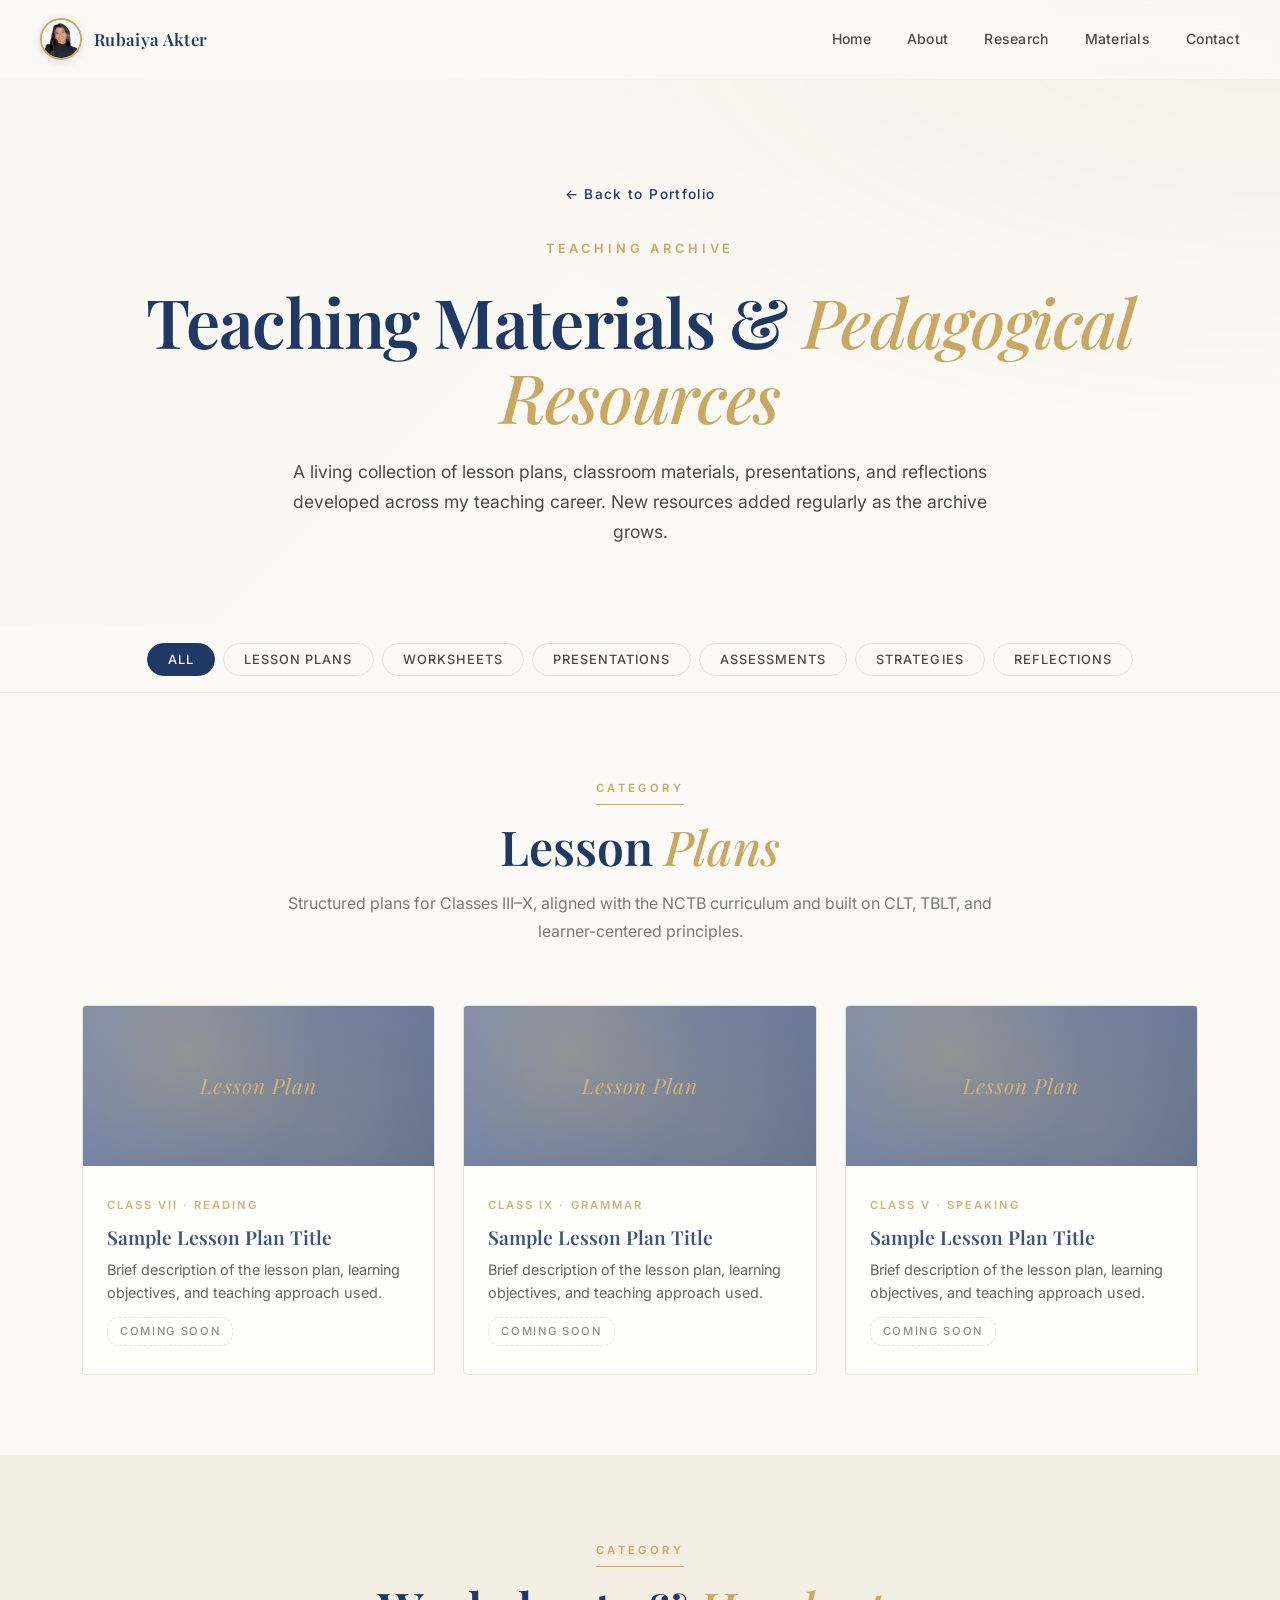
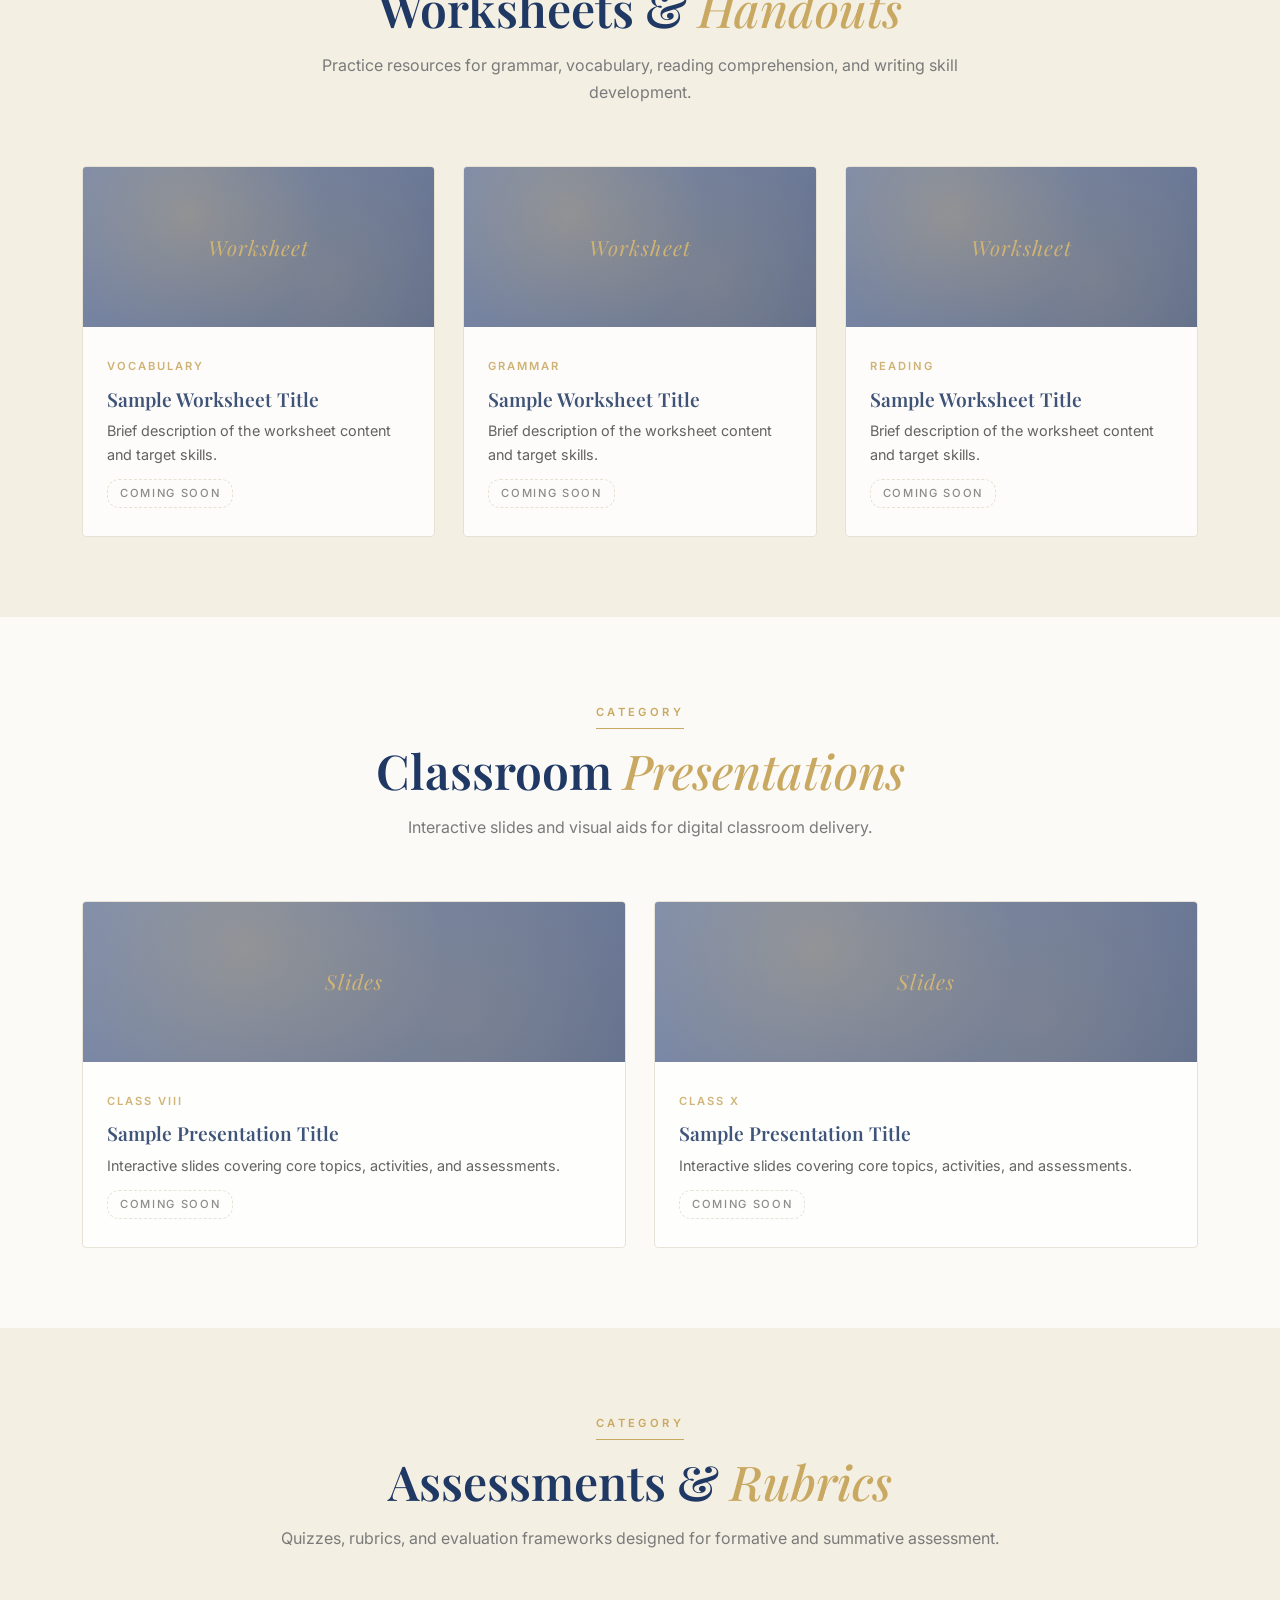
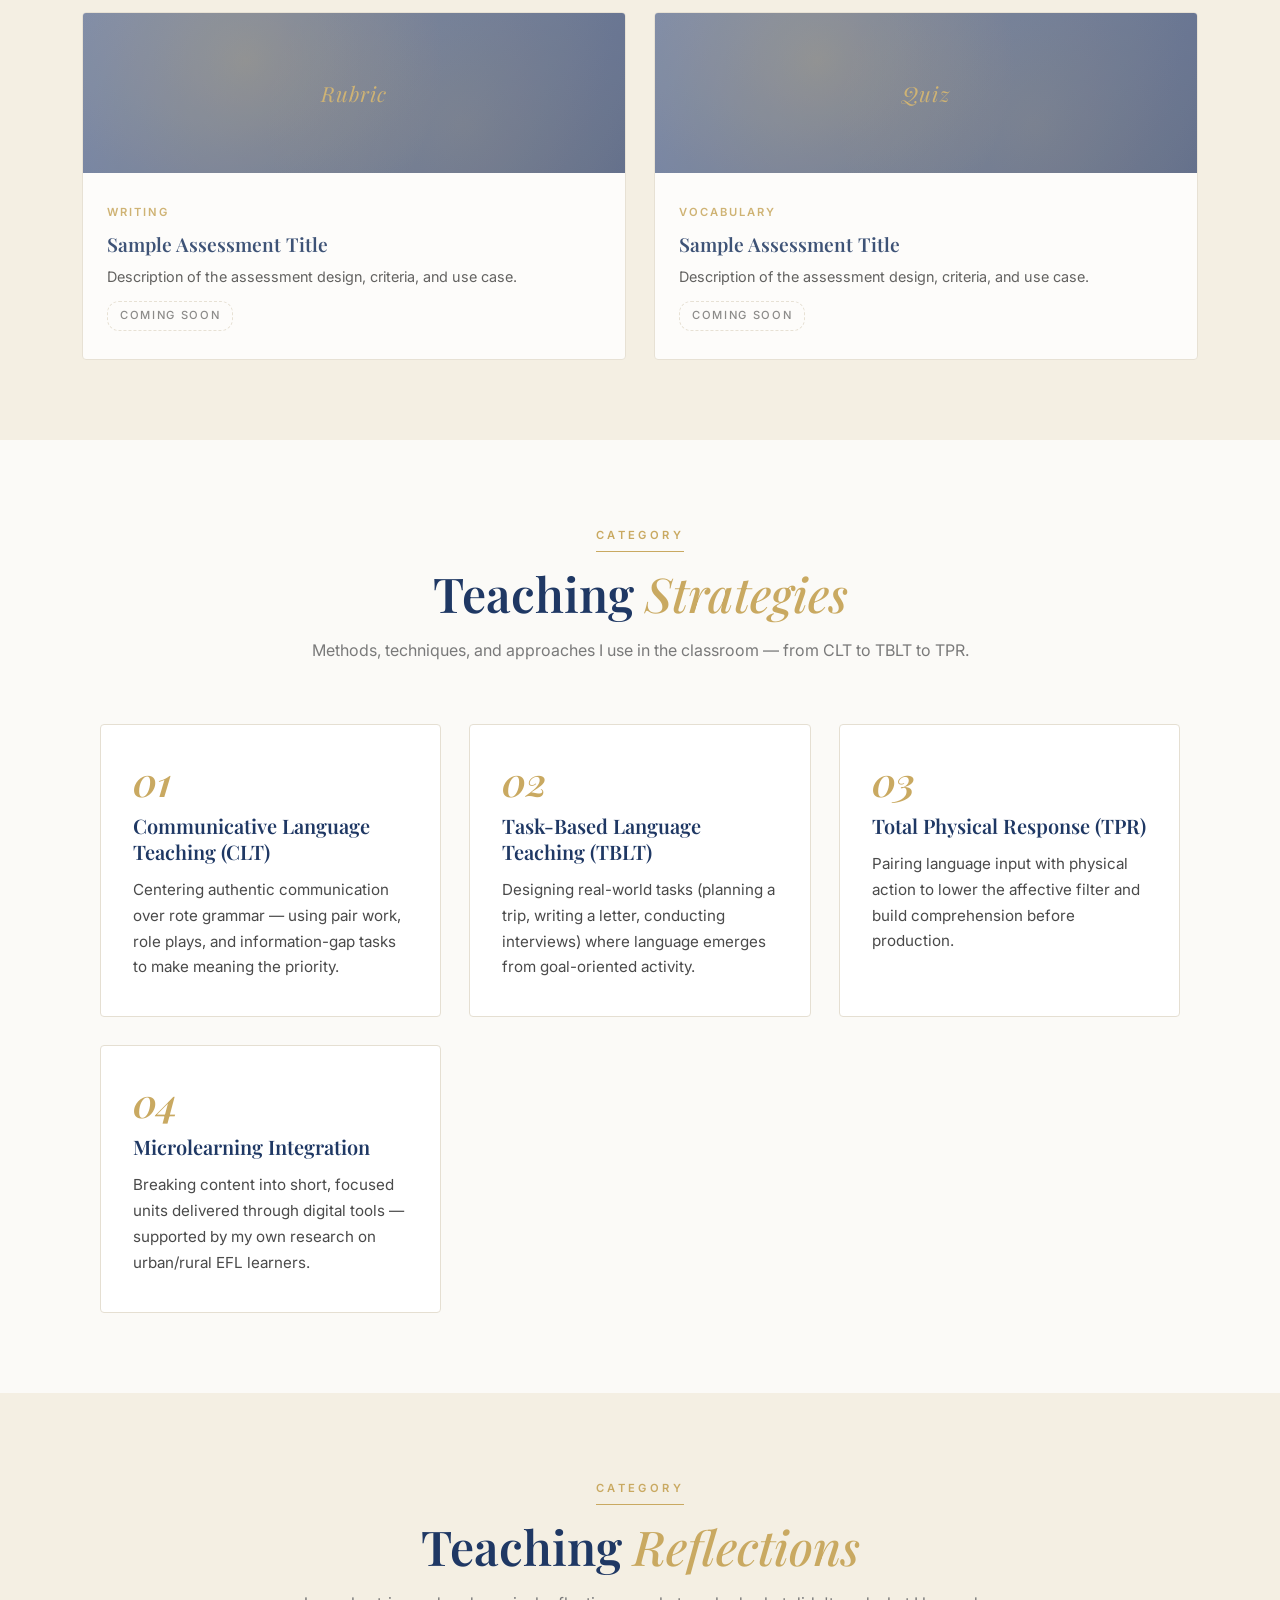
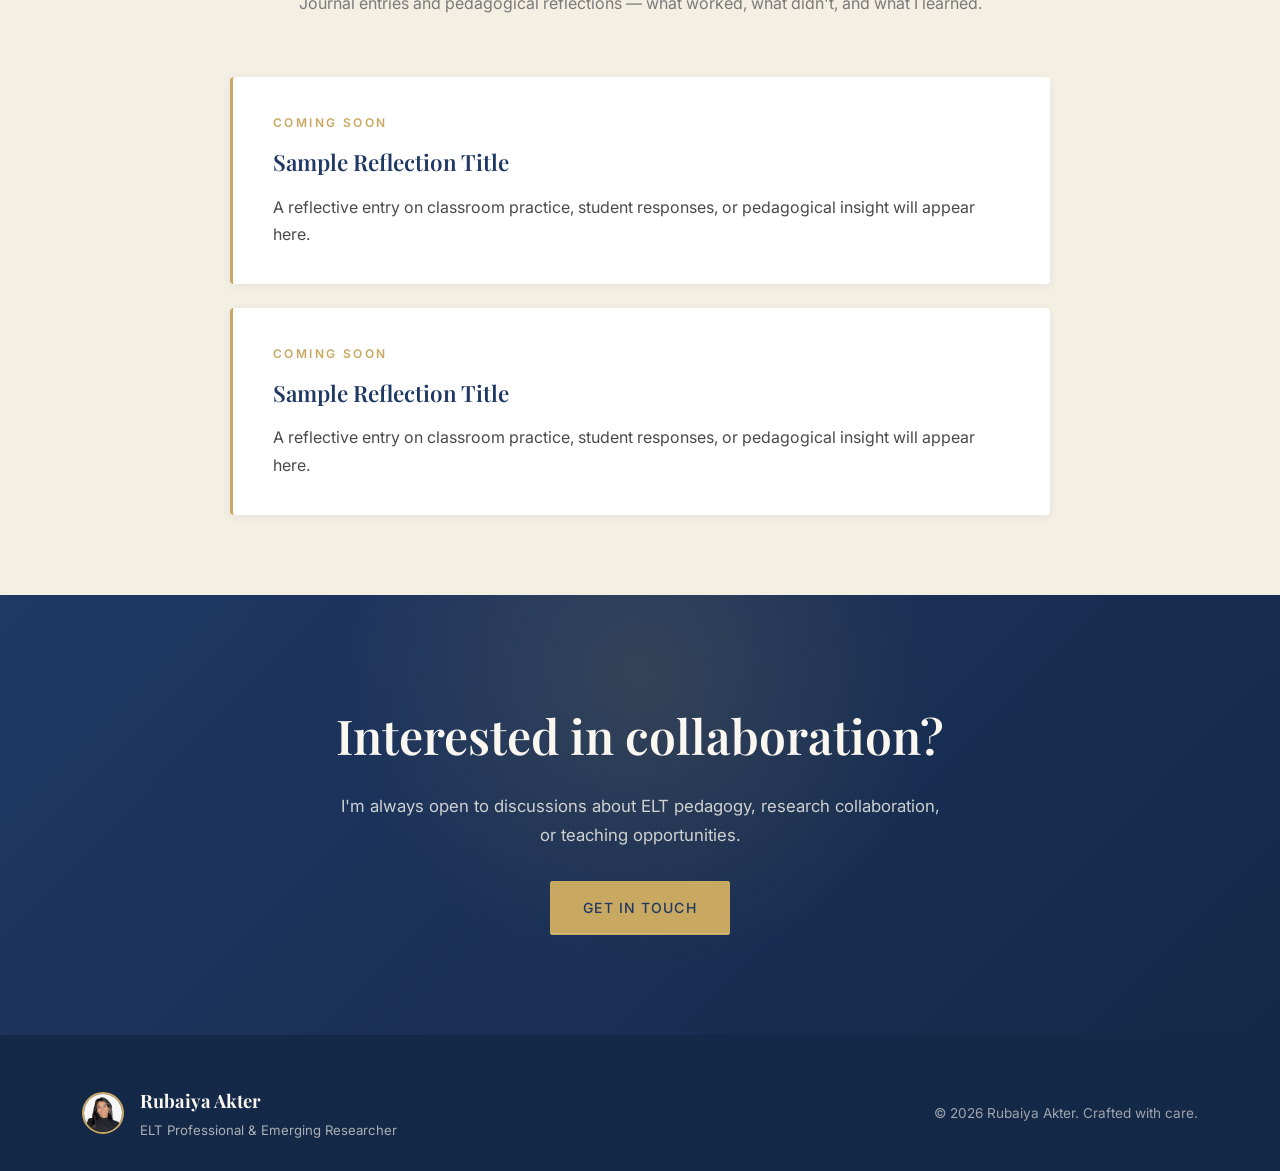
==== commit 64c6508d: "Replace R logo icon with profile photo" ====
--- a/teaching-materials.html
+++ b/teaching-materials.html
@@ -19,7 +19,7 @@
   <nav class="navbar scrolled" id="navbar">
     <div class="nav-container">
       <a href="index.html" class="nav-logo">
-        <span class="logo-mark">R</span>
+        <span class="logo-mark"><img src="rubaiya.jpeg" alt="Rubaiya Akter" /></span>
         <span class="logo-text">Rubaiya Akter</span>
       </a>
       <ul class="nav-menu" id="navMenu">
@@ -280,7 +280,7 @@
   <footer class="footer">
     <div class="container footer-container">
       <div class="footer-brand">
-        <span class="logo-mark">R</span>
+        <span class="logo-mark"><img src="rubaiya.jpeg" alt="Rubaiya Akter" /></span>
         <div>
           <strong>Rubaiya Akter</strong>
           <p>ELT Professional & Emerging Researcher</p>
--- a/styles.css
+++ b/styles.css
@@ -157,19 +157,22 @@
   font-family: var(--font-display);
 }
 .logo-mark {
-  width: 38px;
-  height: 38px;
-  background: var(--navy);
-  color: var(--cream);
-  display: grid;
-  place-items: center;
-  font-family: var(--font-display);
-  font-size: 1.25rem;
-  font-weight: 600;
-  font-style: italic;
+  width: 42px;
+  height: 42px;
   border-radius: 50%;
   border: 2px solid var(--gold);
+  overflow: hidden;
+  display: inline-block;
   transition: transform 0.4s var(--ease);
+  flex-shrink: 0;
+  box-shadow: 0 2px 8px rgba(31, 56, 100, 0.15);
+}
+.logo-mark img {
+  width: 100%;
+  height: 100%;
+  object-fit: cover;
+  object-position: center top;
+  display: block;
 }
 .nav-logo:hover .logo-mark { transform: rotate(360deg); }
 .logo-text {
@@ -275,21 +278,19 @@
 }
 
 .hero-container {
-  text-align: center;
   position: relative;
   z-index: 2;
   padding: 0 32px;
-  max-width: 900px;
-}
-
-.hero-greeting {
-  font-family: var(--font-sans);
-  font-size: 0.875rem;
-  letter-spacing: 0.3em;
-  text-transform: uppercase;
-  color: var(--gold);
-  margin-bottom: 24px;
-  font-weight: 500;
+  max-width: 1240px;
+  width: 100%;
+  display: grid;
+  grid-template-columns: 1.15fr 0.85fr;
+  gap: 80px;
+  align-items: center;
+}
+
+.hero-content {
+  text-align: left;
 }
 
 .hero-name {
@@ -311,9 +312,8 @@
 .hero-divider {
   display: flex;
   align-items: center;
-  justify-content: center;
   gap: 16px;
-  margin: 36px auto;
+  margin: 36px 0;
   max-width: 200px;
 }
 .divider-line {
@@ -359,8 +359,146 @@
 .hero-cta {
   display: flex;
   gap: 16px;
+  justify-content: flex-start;
+  flex-wrap: wrap;
+}
+
+/* ----- Hero Portrait ----- */
+.hero-portrait {
+  position: relative;
+  display: flex;
+  align-items: center;
   justify-content: center;
-  flex-wrap: wrap;
+}
+
+.hero-portrait-wrap {
+  position: relative;
+  width: 100%;
+  max-width: 380px;
+  animation: portraitFloat 6s ease-in-out infinite;
+}
+@keyframes portraitFloat {
+  0%, 100% { transform: translateY(0); }
+  50% { transform: translateY(-12px); }
+}
+
+.hero-portrait-backdrop {
+  position: absolute;
+  top: 26px;
+  left: -26px;
+  width: 100%;
+  height: 100%;
+  background: linear-gradient(135deg, var(--navy) 0%, var(--navy-deep) 100%);
+  border-radius: 6px;
+  z-index: 1;
+  box-shadow: 0 30px 80px rgba(31, 56, 100, 0.25);
+}
+.hero-portrait-backdrop::after {
+  content: '';
+  position: absolute;
+  inset: 14px;
+  border: 1px solid rgba(201, 169, 97, 0.35);
+  border-radius: 4px;
+}
+
+.hero-portrait-corner {
+  position: absolute;
+  width: 50px;
+  height: 50px;
+  border: 2.5px solid var(--gold);
+  z-index: 4;
+  pointer-events: none;
+  transition: all 0.5s var(--ease);
+}
+.hero-portrait-corner.top-left {
+  top: -14px;
+  left: -14px;
+  border-right: none;
+  border-bottom: none;
+}
+.hero-portrait-corner.bottom-right {
+  bottom: -14px;
+  right: -14px;
+  border-left: none;
+  border-top: none;
+}
+
+.hero-portrait-frame {
+  position: relative;
+  z-index: 2;
+  border-radius: 6px;
+  overflow: hidden;
+  aspect-ratio: 4 / 5;
+  background: var(--cream-warm);
+  box-shadow: 0 30px 80px rgba(31, 56, 100, 0.20);
+  transition: transform 0.5s var(--ease);
+}
+
+.hero-portrait-img {
+  width: 100%;
+  height: 100%;
+  object-fit: cover;
+  object-position: center top;
+  display: block;
+  filter: saturate(1.04) contrast(1.03);
+  transition: transform 0.8s var(--ease);
+}
+
+.hero-portrait-inner {
+  position: absolute;
+  inset: 14px;
+  border: 1px solid rgba(201, 169, 97, 0.5);
+  pointer-events: none;
+  z-index: 3;
+}
+
+.hero-portrait-wrap:hover .hero-portrait-frame { transform: translate(-4px, -4px); }
+.hero-portrait-wrap:hover .hero-portrait-img { transform: scale(1.04); }
+.hero-portrait-wrap:hover .hero-portrait-corner.top-left { top: -18px; left: -18px; }
+.hero-portrait-wrap:hover .hero-portrait-corner.bottom-right { bottom: -18px; right: -18px; }
+
+/* Availability badge */
+.hero-portrait-badge {
+  position: absolute;
+  bottom: -18px;
+  left: 50%;
+  transform: translateX(-50%);
+  background: var(--cream);
+  color: var(--navy);
+  padding: 10px 22px;
+  border-radius: 30px;
+  font-size: 0.75rem;
+  font-weight: 600;
+  letter-spacing: 0.12em;
+  text-transform: uppercase;
+  box-shadow: var(--shadow-md);
+  border: 1px solid var(--gold);
+  display: inline-flex;
+  align-items: center;
+  gap: 10px;
+  white-space: nowrap;
+  z-index: 5;
+}
+.badge-dot {
+  width: 8px;
+  height: 8px;
+  background: #4CAF50;
+  border-radius: 50%;
+  position: relative;
+  display: inline-block;
+}
+.badge-dot::after {
+  content: '';
+  position: absolute;
+  inset: -4px;
+  border-radius: 50%;
+  background: #4CAF50;
+  opacity: 0.4;
+  animation: pulse 2s ease-out infinite;
+}
+@keyframes pulse {
+  0% { transform: scale(0.8); opacity: 0.5; }
+  100% { transform: scale(1.8); opacity: 0; }
 }
 
 .btn {
@@ -480,128 +618,9 @@
 
 .about-grid {
   display: grid;
-  grid-template-columns: 0.9fr 1.2fr;
+  grid-template-columns: 1.5fr 1fr;
   gap: 80px;
-  align-items: center;
-  margin-bottom: 70px;
-}
-
-/* ----- Portrait ----- */
-.about-portrait {
-  position: relative;
-  padding: 24px 28px 24px 24px;
-}
-
-.portrait-wrap {
-  position: relative;
-  max-width: 380px;
-  margin: 0 auto;
-}
-
-/* Navy offset block behind the photo */
-.portrait-backdrop {
-  position: absolute;
-  top: 22px;
-  left: -22px;
-  width: 100%;
-  height: calc(100% - 80px);
-  background: linear-gradient(135deg, var(--navy) 0%, var(--navy-deep) 100%);
-  border-radius: 4px;
-  z-index: 1;
-  transition: transform 0.5s var(--ease);
-}
-
-/* Gold corner accents */
-.portrait-corner-tl,
-.portrait-corner-br {
-  position: absolute;
-  width: 38px;
-  height: 38px;
-  border: 2px solid var(--gold);
-  z-index: 4;
-  pointer-events: none;
-  transition: all 0.5s var(--ease);
-}
-.portrait-corner-tl {
-  top: -10px;
-  left: -10px;
-  border-right: none;
-  border-bottom: none;
-}
-.portrait-corner-br {
-  bottom: 80px;
-  right: -10px;
-  border-left: none;
-  border-top: none;
-}
-
-.portrait-frame {
-  position: relative;
-  z-index: 2;
-  border-radius: 4px;
-  overflow: hidden;
-  aspect-ratio: 4 / 5;
-  background: var(--cream-warm);
-  box-shadow: var(--shadow-lg);
-  transition: transform 0.5s var(--ease);
-}
-
-.portrait-img {
-  width: 100%;
-  height: 100%;
-  object-fit: cover;
-  object-position: center top;
-  display: block;
-  filter: saturate(1.02) contrast(1.02);
-  transition: transform 0.7s var(--ease);
-}
-
-/* Subtle navy/gold inner glow */
-.portrait-inner-border {
-  position: absolute;
-  inset: 12px;
-  border: 1px solid rgba(201, 169, 97, 0.55);
-  z-index: 3;
-  pointer-events: none;
-  transition: inset 0.4s var(--ease);
-}
-
-/* Hover */
-.portrait-wrap:hover .portrait-frame { transform: translate(-4px, -4px); }
-.portrait-wrap:hover .portrait-backdrop { transform: translate(6px, 6px); }
-.portrait-wrap:hover .portrait-img { transform: scale(1.03); }
-.portrait-wrap:hover .portrait-corner-tl { top: -14px; left: -14px; }
-.portrait-wrap:hover .portrait-corner-br { right: -14px; }
-
-/* Caption */
-.portrait-caption {
-  margin-top: 28px;
-  text-align: center;
-  position: relative;
-  z-index: 2;
-}
-.caption-line {
-  display: block;
-  width: 50px;
-  height: 1px;
-  background: var(--gold);
-  margin: 0 auto 14px;
-}
-.portrait-caption em {
-  font-family: var(--font-display);
-  font-style: italic;
-  font-size: 1.4rem;
-  color: var(--navy);
-  font-weight: 600;
-  display: block;
-  margin-bottom: 6px;
-}
-.caption-role {
-  font-size: 0.72rem;
-  letter-spacing: 0.25em;
-  text-transform: uppercase;
-  color: var(--gold);
-  font-weight: 600;
+  align-items: start;
 }
 
 .about-text .lead {
@@ -636,7 +655,7 @@
 
 .about-stats {
   display: grid;
-  grid-template-columns: repeat(4, 1fr);
+  grid-template-columns: repeat(2, 1fr);
   gap: 20px;
 }
 .stat-card {
@@ -1426,8 +1445,6 @@
   gap: 16px;
 }
 .footer-brand .logo-mark {
-  background: var(--gold);
-  color: var(--navy-deep);
   border-color: var(--gold);
 }
 .footer-brand strong {
@@ -1484,9 +1501,15 @@
    ========================================================= */
 @media (max-width: 968px) {
   .section { padding: 90px 0; }
-  .about-grid { grid-template-columns: 1fr; gap: 60px; }
-  .about-stats { grid-template-columns: repeat(2, 1fr); }
-  .portrait-wrap { max-width: 340px; }
+  .about-grid { grid-template-columns: 1fr; gap: 50px; }
+
+  .hero { min-height: auto; padding: 140px 0 100px; }
+  .hero-container { grid-template-columns: 1fr; gap: 60px; text-align: center; }
+  .hero-content { text-align: center; order: 2; }
+  .hero-portrait { order: 1; }
+  .hero-portrait-wrap { max-width: 280px; }
+  .hero-divider { margin: 28px auto; }
+  .hero-cta { justify-content: center; }
   .contact-wrap { grid-template-columns: 1fr; gap: 36px; }
   .timeline::before { left: 24px; }
   .timeline-item { grid-template-columns: 1fr; gap: 24px; }
@@ -1499,6 +1522,9 @@
 @media (max-width: 768px) {
   .container { padding: 0 24px; }
   .nav-container { padding: 0 24px; }
+  .hero-portrait-wrap { max-width: 240px; }
+  .hero-portrait-corner { width: 36px; height: 36px; }
+  .hero-portrait-badge { font-size: 0.68rem; padding: 8px 16px; }
 
   .nav-menu {
     position: fixed;
